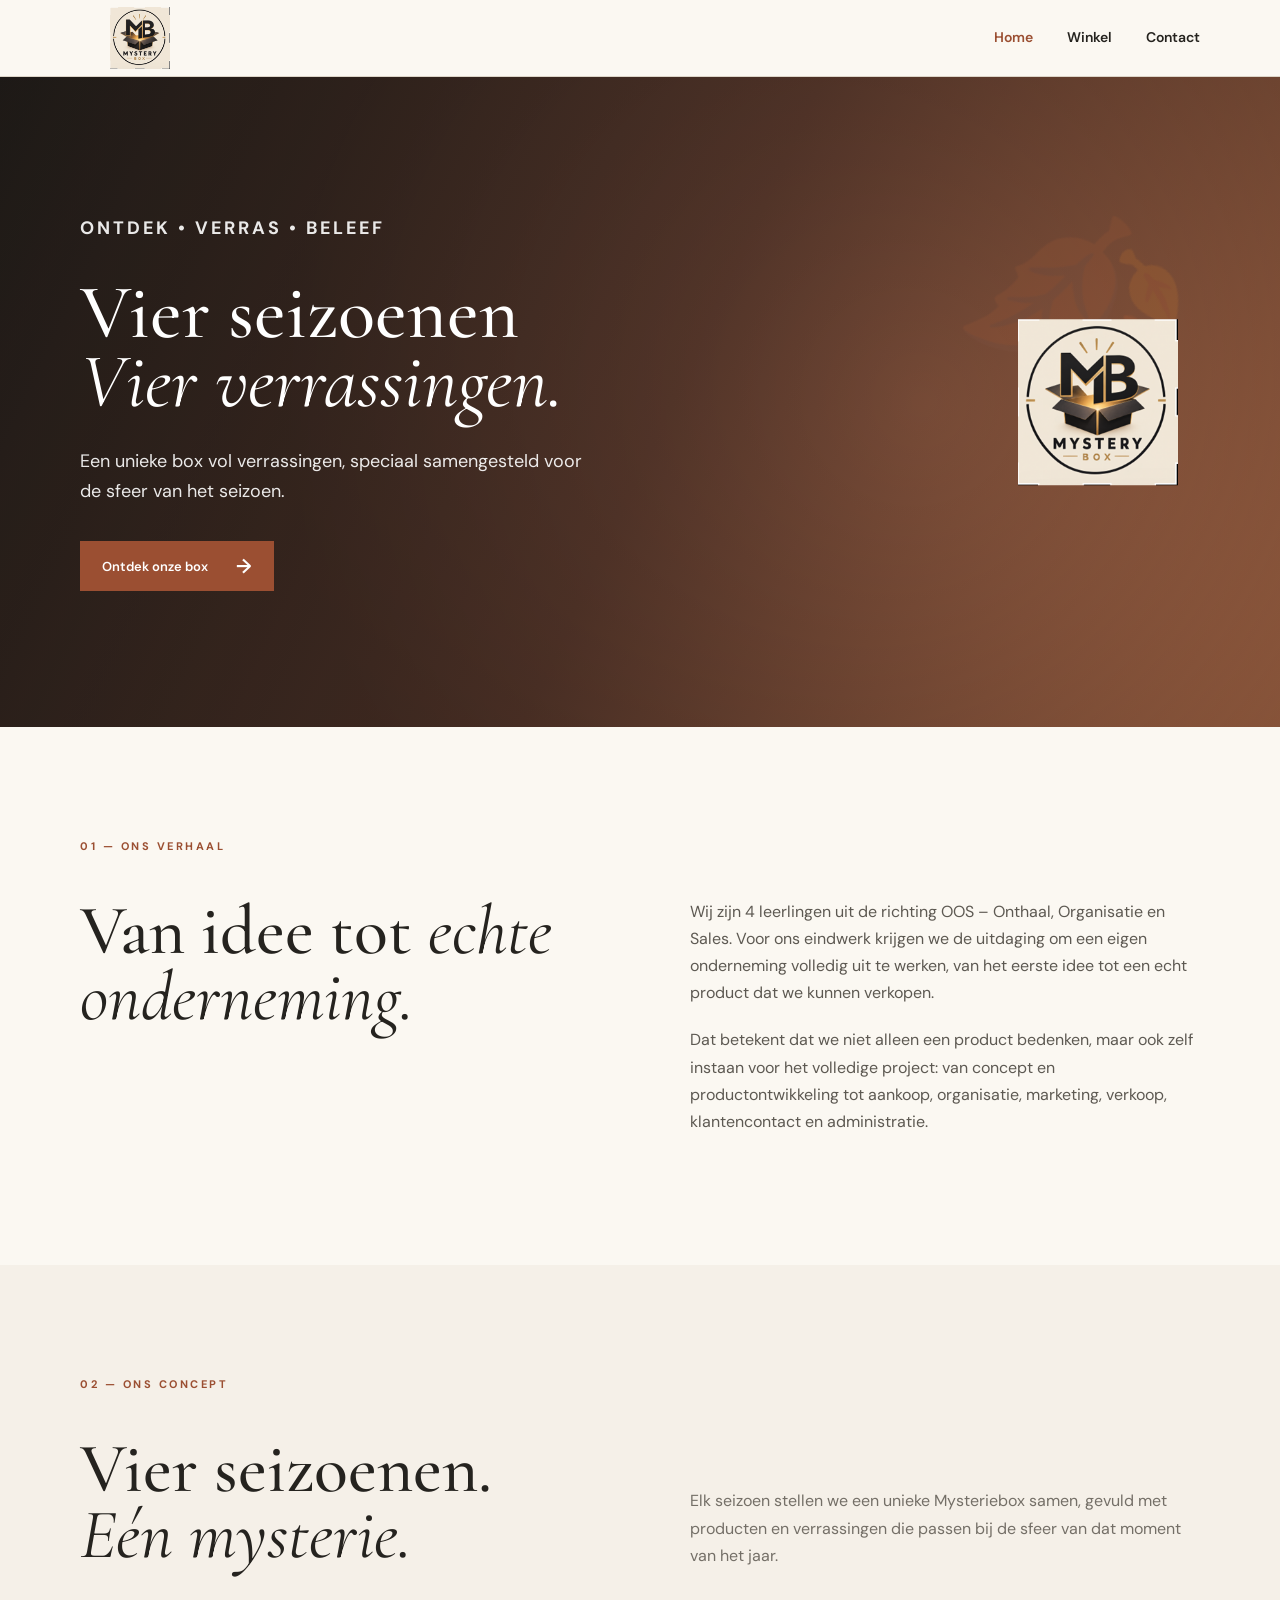
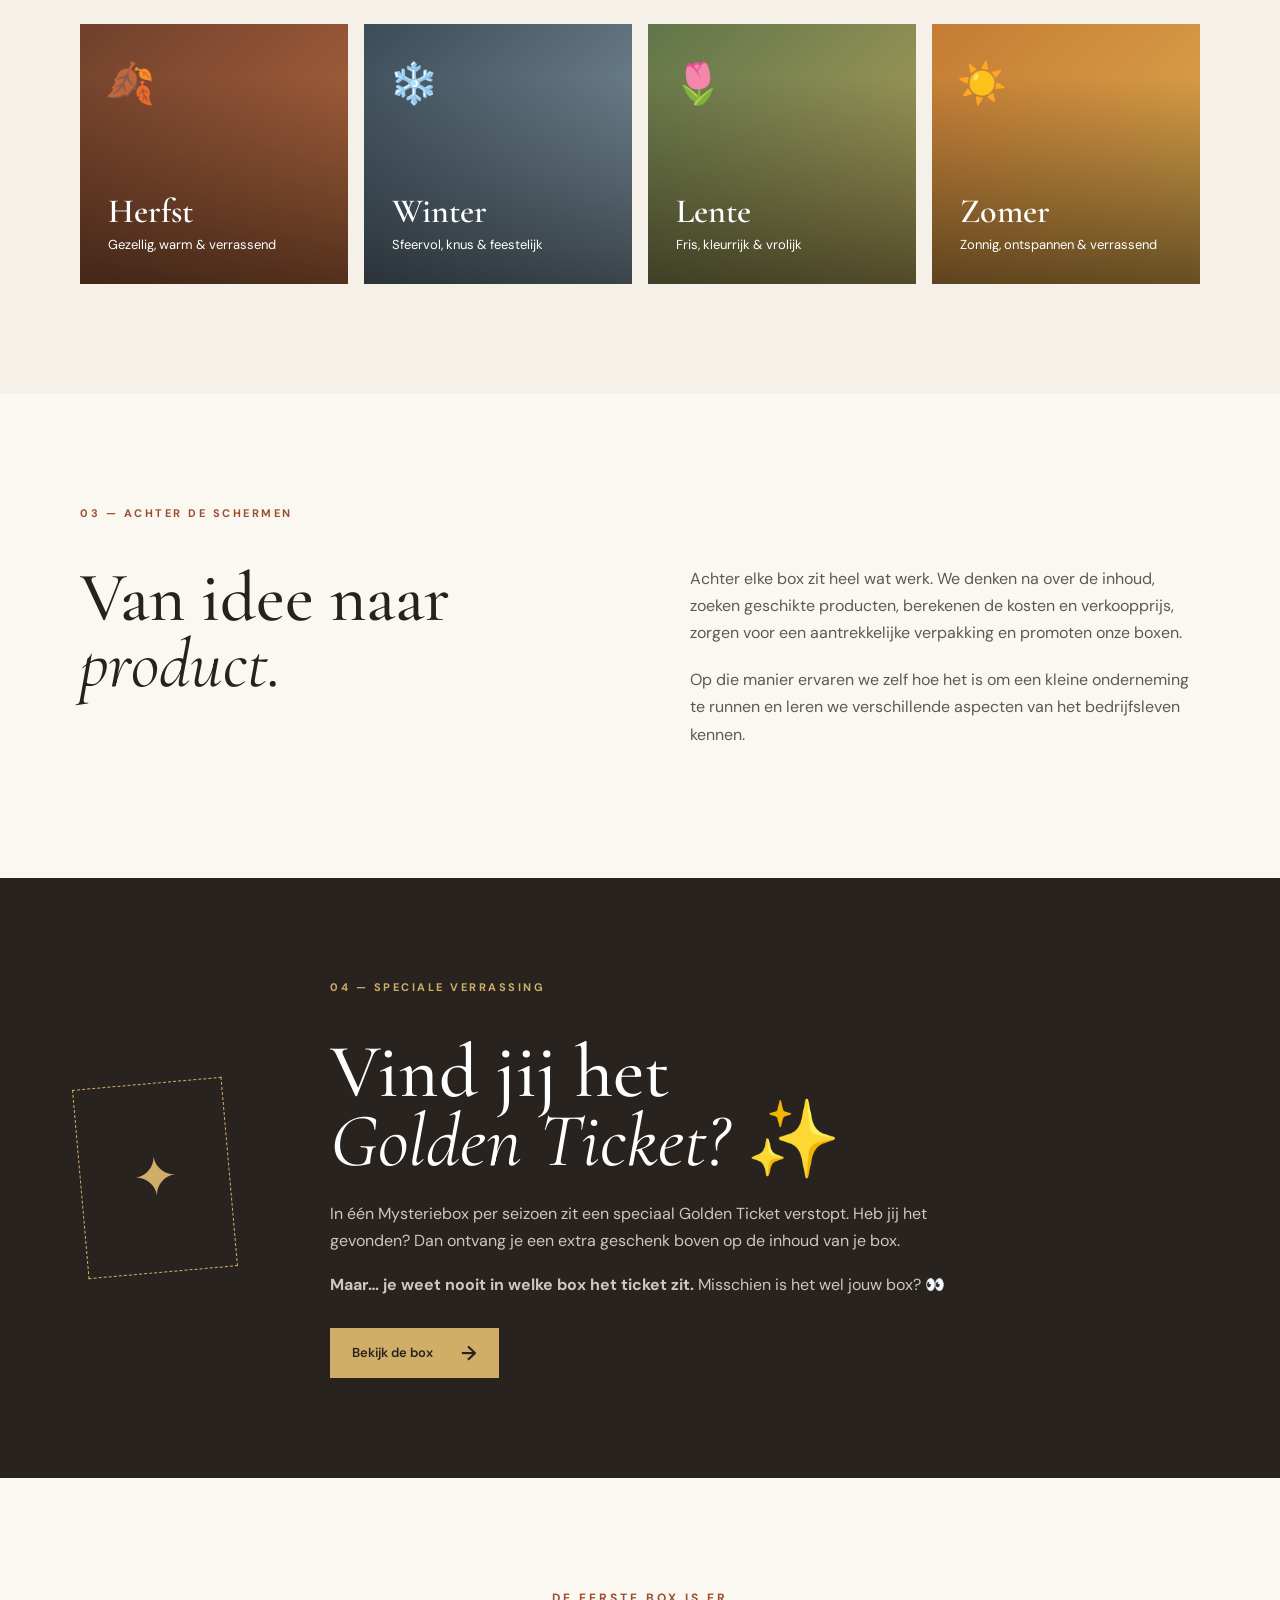
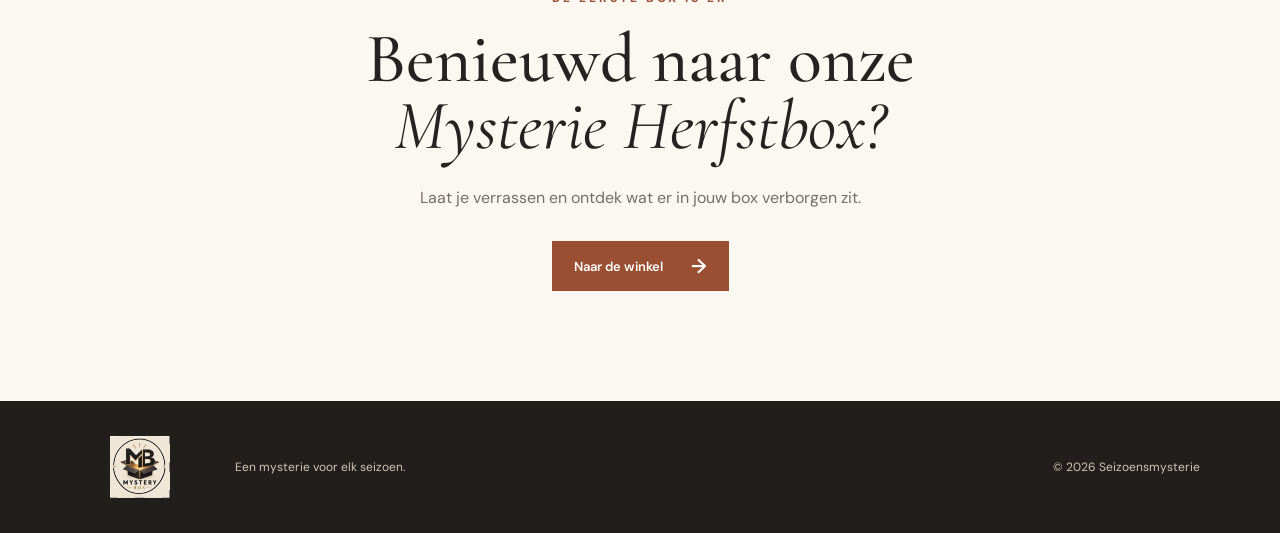
==== index.html @ 21e7b548 "Update index.html" ====
<!DOCTYPE html>
<html lang="nl">
<head>
  <meta charset="UTF-8">
  <meta name="viewport" content="width=device-width, initial-scale=1.0">
  <title>Seizoensmysterie | Van idee tot onderneming</title>
  <meta name="description" content="Seizoensmysterie – unieke mysterieboxen voor elk seizoen, samengesteld door vier leerlingen uit OOS.">
  <link rel="stylesheet" href="style.css">
</head>
<body>
<header class="site-header">
  <nav class="nav container">
<a class="logo" href="index.html">
  <img src="images/logo.png" alt="Seizoensmysterie">
</a>    <button class="menu-toggle" aria-label="Menu openen">☰</button>
    <div class="nav-links">
      <a class="active" href="index.html">Home</a>
      <a href="winkel.html">Winkel</a>
      <a href="contact.html">Contact</a>
    </div>
  </nav>
</header>

<main>
  <section class="hero">
    <div class="hero-overlay"></div>
    <div class="hero-logo">
  <img src="images/logo.png" alt="Seizoensmysterie">
</div>
    <div class="hero-content container">
      <p class="eyebrow">ONTDEK • VERRAS • BELEEF</p>
      <h1>Vier seizoenen<br><em>Vier verrassingen. </em></h1>
      <p>Een unieke box vol verrassingen, speciaal samengesteld voor de sfeer van het seizoen.</p>
      <a class="btn" href="winkel.html">Ontdek onze box <span>→</span></a>
    </div>
  </section>

  <section class="intro section container">
    <div class="section-label">01 — Ons verhaal</div>
    <div class="two-col">
      <div>
        <h2>Van idee tot <em>echte onderneming.</em></h2>
      </div>
      <div class="text">
        <p>Wij zijn 4 leerlingen uit de richting OOS – Onthaal, Organisatie en Sales. Voor ons eindwerk krijgen we de uitdaging om een eigen onderneming volledig uit te werken, van het eerste idee tot een echt product dat we kunnen verkopen.</p>
        <p>Dat betekent dat we niet alleen een product bedenken, maar ook zelf instaan voor het volledige project: van concept en productontwikkeling tot aankoop, organisatie, marketing, verkoop, klantencontact en administratie.</p>
      </div>
    </div>
  </section>

  <section class="concept section">
    <div class="container">
      <div class="section-label">02 — Ons concept</div>
      <div class="concept-head">
        <h2>Vier seizoenen.<br><em>Eén mysterie.</em></h2>
        <p>Elk seizoen stellen we een unieke Mysteriebox samen, gevuld met producten en verrassingen die passen bij de sfeer van dat moment van het jaar.</p>
      </div>
      <div class="season-grid">
        <article class="season autumn"><span>🍂</span><h3>Herfst</h3><p>Gezellig, warm & verrassend</p></article>
        <article class="season winter"><span>❄️</span><h3>Winter</h3><p>Sfeervol, knus & feestelijk</p></article>
        <article class="season spring"><span>🌷</span><h3>Lente</h3><p>Fris, kleurrijk & vrolijk</p></article>
        <article class="season summer"><span>☀️</span><h3>Zomer</h3><p>Zonnig, ontspannen & verrassend</p></article>
      </div>
    </div>
  </section>

  <section class="story section container">
    <div class="section-label">03 — Achter de schermen</div>
    <div class="two-col">
      <div><h2>Van idee naar <em>product.</em></h2></div>
      <div class="text">
        <p>Achter elke box zit heel wat werk. We denken na over de inhoud, zoeken geschikte producten, berekenen de kosten en verkoopprijs, zorgen voor een aantrekkelijke verpakking en promoten onze boxen.</p>
        <p>Op die manier ervaren we zelf hoe het is om een kleine onderneming te runnen en leren we verschillende aspecten van het bedrijfsleven kennen.</p>
      </div>
    </div>
  </section>

  <section class="golden section">
    <div class="golden-card container">
      <div class="ticket">✦</div>
      <div>
        <div class="section-label light">04 — Speciale verrassing</div>
        <h2>Vind jij het<br><em>Golden Ticket?</em> ✨</h2>
        <p>In één Mysteriebox per seizoen zit een speciaal Golden Ticket verstopt. Heb jij het gevonden? Dan ontvang je een extra geschenk boven op de inhoud van je box.</p>
        <p><strong>Maar… je weet nooit in welke box het ticket zit.</strong> Misschien is het wel jouw box? 👀</p>
        <a class="btn btn-light" href="winkel.html">Bekijk de box <span>→</span></a>
      </div>
    </div>
  </section>

  <section class="cta section container">
    <p class="eyebrow">DE EERSTE BOX IS ER</p>
    <h2>Benieuwd naar onze<br><em>Mysterie Herfstbox?</em></h2>
    <p>Laat je verrassen en ontdek wat er in jouw box verborgen zit.</p>
    <a class="btn" href="winkel.html">Naar de winkel <span>→</span></a>
  </section>
</main>

<footer><div class="container footer-inner"><div class="logo">
  <img src="images/logo.png" alt="Seizoensmysterie">
</div><p>Een mysterie voor elk seizoen.</p><p>© 2026 Seizoensmysterie</p></div></footer>
<script src="script.js"></script>
</body>
</html>
---- style.css ----
@import url('https://fonts.googleapis.com/css2?family=Cormorant+Garamond:wght@400;500;600;700&family=DM+Sans:wght@400;500;600;700&display=swap');

:root {
  --ink: #25231f;
  --cream: #f5f0e8;
  --paper: #fbf8f2;
  --rust: #9b4f32;
  --gold: #c69a42;
  --muted: #746f67;
  --line: #ddd5c8;
}

* {
  box-sizing: border-box;
}

html {
  scroll-behavior: smooth;
}

body {
  margin: 0;
  background: var(--paper);
  color: var(--ink);
  font-family: 'DM Sans', Arial, sans-serif;
  line-height: 1.7;
}

.container {
  width: min(1120px, calc(100% - 48px));
  margin: auto;
}

/* =========================
   HEADER
========================= */

.site-header {
  position: sticky;
  top: 0;
  z-index: 10;
  background: rgba(251, 248, 242, 0.94);
  backdrop-filter: blur(12px);
  border-bottom: 1px solid var(--line);
}

.nav {
  height: 76px;
  display: flex;
  align-items: center;
  justify-content: space-between;
}

.logo {
  display: flex;
  align-items: center;
  text-decoration: none;
}

.logo img {
  display: block;
  width: 120px;
  height: auto;
  max-height: 62px;
  object-fit: contain;
}

.logo span {
  font-family: Arial;
}

.nav-links {
  display: flex;
  gap: 34px;
}

.nav-links a {
  color: var(--ink);
  text-decoration: none;
  font-size: 14px;
  font-weight: 600;
  transition: color 0.2s ease;
}

.nav-links a:hover,
.nav-links .active {
  color: var(--rust);
}

.menu-toggle {
  display: none;
  background: none;
  border: 0;
  font-size: 24px;
  cursor: pointer;
}

/* =========================
   HERO
========================= */

.hero {
  min-height: 650px;
  display: flex;
  align-items: center;
  position: relative;
  background: linear-gradient(
    115deg,
    #28231f,
    #5b3a2d 52%,
    #aa6948
  );
  overflow: hidden;
}

.hero:after {
  content: '🍂';
  position: absolute;
  right: 7%;
  top: 12%;
  font-size: 180px;
  opacity: 0.13;
  transform: rotate(20deg);
}

.hero-overlay {
  position: absolute;
  inset: 0;
  background: radial-gradient(
    circle at 72% 50%,
    transparent 0,
    rgba(0, 0, 0, 0.28) 65%
  );
}

.hero-content {
  position: relative;
  z-index: 1;
  color: #fff;
  padding: 90px 0;
}

.eyebrow {
  font-size: 12px;
  letter-spacing: 3px;
  font-weight: 700;
  margin: 0 0 18px;
}

.hero h1,
.page-hero h1 {
  font-family: 'Cormorant Garamond', serif;
  font-size: clamp(52px, 6vw, 78px);
  line-height: 0.9;
  font-weight: 500;
  margin: 0 0 30px;
  max-width: 900px;
}

.hero h1 em,
.page-hero h1 em,
h2 em {
  font-style: italic;
  font-weight: 400;
}

.hero p {
  max-width: 520px;
  font-size: 18px;
  opacity: 0.9;
  margin-bottom: 34px;
}

/* =========================
   BUTTONS
========================= */

.btn {
  display: inline-flex;
  align-items: center;
  gap: 28px;
  background: var(--rust);
  color: #fff;
  text-decoration: none;
  border: 0;
  padding: 15px 22px;
  font: 600 13px 'DM Sans', sans-serif;
  cursor: pointer;
  transition: transform 0.2s ease, background 0.2s ease;
}

.btn span {
  font-size: 20px;
  line-height: 1;
}

.btn:hover {
  transform: translateY(-2px);
}

.btn-light {
  background: #d1ae68;
  color: #28231f;
  margin-top: 14px;
}

/* =========================
   SECTIONS
========================= */

.section {
  padding: 110px 0;
}

.section-label {
  font-size: 11px;
  letter-spacing: 2.5px;
  text-transform: uppercase;
  color: var(--rust);
  font-weight: 700;
  margin-bottom: 42px;
}

.two-col {
  display: grid;
  grid-template-columns: 1fr 1fr;
  gap: 100px;
}

.two-col h2,
.concept h2,
.story h2,
.cta h2,
.contact h2 {
  font: 500 clamp(45px, 6vw, 70px) / 0.95
    'Cormorant Garamond', serif;
  margin: 0;
}

.text p {
  margin: 0 0 20px;
  color: #5d5952;
}

/* =========================
   SEASONS
========================= */

.concept {
  background: var(--cream);
}

.concept-head {
  display: grid;
  grid-template-columns: 1fr 1fr;
  gap: 100px;
  align-items: end;
  margin-bottom: 55px;
}

.concept-head p {
  color: var(--muted);
  margin: 0;
}

.season-grid {
  display: grid;
  grid-template-columns: repeat(4, 1fr);
  gap: 16px;
}

.season {
  min-height: 260px;
  padding: 28px;
  display: flex;
  flex-direction: column;
  justify-content: flex-end;
  color: #fff;
  position: relative;
  overflow: hidden;
}

.season:before {
  content: '';
  position: absolute;
  inset: 0;
  background: linear-gradient(
    transparent 20%,
    rgba(0, 0, 0, 0.55)
  );
}

.season > * {
  position: relative;
}

.season span {
  font-size: 40px;
  position: absolute;
  top: 25px;
  left: 25px;
}

.season h3 {
  font: 600 34px 'Cormorant Garamond', serif;
  margin: 0;
}

.season p {
  margin: 2px 0 0;
  font-size: 13px;
}

.autumn {
  background: linear-gradient(135deg, #70402c, #b66a3f);
}

.winter {
  background: linear-gradient(135deg, #3b4b57, #8297a4);
}

.spring {
  background: linear-gradient(135deg, #61754a, #b3a45c);
}

.summer {
  background: linear-gradient(135deg, #c57b34, #e0ae50);
}

/* =========================
   GOLDEN TICKET
========================= */

.golden {
  background: #28231f;
  color: #fff;
  padding: 100px 0;
}

.golden-card {
  display: grid;
  grid-template-columns: 180px 1fr;
  gap: 70px;
  align-items: center;
}

.golden .ticket {
  width: 150px;
  height: 190px;
  border: 1px dashed #d1ae68;
  display: flex;
  align-items: center;
  justify-content: center;
  color: #d1ae68;
  font-size: 55px;
  transform: rotate(-5deg);
}

.golden h2 {
  font: 500 clamp(50px, 6vw, 76px) / 0.9
    'Cormorant Garamond', serif;
  margin: 0 0 25px;
}

.golden p {
  max-width: 650px;
  color: #cfc7ba;
}

.light {
  color: #d1ae68;
}

/* =========================
   CTA
========================= */

.cta {
  text-align: center;
}

.cta .eyebrow {
  color: var(--rust);
}

.cta p:not(.eyebrow) {
  color: var(--muted);
  margin: 25px auto 30px;
  max-width: 560px;
}

/* =========================
   PAGE HERO
========================= */

.page-hero {
  padding: 100px 0 90px;
  background: var(--cream);
}

.page-hero h1 {
  font-size: clamp(55px, 8vw, 90px);
}

/* =========================
   PRODUCT
========================= */

.product {
  display: grid;
  grid-template-columns: 1fr 1fr;
  gap: 100px;
  align-items: center;
}

.product-image {
  min-height: 540px;
  background: linear-gradient(145deg, #e5d5bf, #b87650);
  display: flex;
  align-items: center;
  justify-content: center;
}

.box-art {
  width: 260px;
  height: 320px;
  background: #3d2c23;
  color: #d5a95c;
  box-shadow: 20px 25px 40px rgba(0, 0, 0, 0.2);
  display: flex;
  flex-direction: column;
  align-items: center;
  justify-content: center;
  font-family: 'Cormorant Garamond', serif;
  font-size: 45px;
  line-height: 0.8;
  text-align: center;
}

.box-art strong {
  font-weight: 600;
}

.box-art small {
  font: 600 11px 'DM Sans', sans-serif;
  letter-spacing: 3px;
  margin-top: 25px;
}

.product-info h2 {
  font: 500 70px / 0.8
    'Cormorant Garamond', serif;
  margin: 0 0 28px;
}

.product-info p {
  color: var(--muted);
}

.product-info .lead {
  font-size: 18px;
  color: var(--ink);
}

.price {
  font: 600 38px 'Cormorant Garamond', serif;
  margin: 25px 0 0;
}

.small {
  font-size: 11px !important;
  color: #918a80 !important;
}

/* =========================
   FEATURES
========================= */

.inside {
  background: var(--cream);
}

.feature-grid {
  display: grid;
  grid-template-columns: repeat(3, 1fr);
  gap: 60px;
}

.feature-grid span {
  color: var(--rust);
  font-size: 12px;
  font-weight: 700;
}

.feature-grid h3 {
  font: 600 32px 'Cormorant Garamond', serif;
  margin: 12px 0 5px;
}

.feature-grid p {
  color: var(--muted);
}

/* =========================
   CONTACT
========================= */

.contact {
  display: grid;
  grid-template-columns: 1fr 1fr;
  gap: 120px;
}

.contact > div > p {
  color: var(--muted);
  max-width: 500px;
  margin: 30px 0;
}

.contact-detail {
  border-top: 1px solid var(--line);
  padding: 16px 0;
  display: flex;
  justify-content: space-between;
  max-width: 500px;
  font-size: 14px;
}

.contact-detail span {
  color: var(--muted);
}

.contact-form {
  display: flex;
  flex-direction: column;
  gap: 18px;
}

.contact-form label {
  font-size: 12px;
  font-weight: 600;
}

.contact-form input,
.contact-form textarea {
  display: block;
  width: 100%;
  margin-top: 7px;
  border: 1px solid var(--line);
  background: #fff;
  padding: 14px;
  font: 14px 'DM Sans', sans-serif;
  color: var(--ink);
  outline: none;
}

.contact-form input:focus,
.contact-form textarea:focus {
  border-color: var(--rust);
}

.contact-form textarea {
  resize: vertical;
}

.contact-hero {
  background: #2d2925;
  color: #fff;
}

.contact-hero .eyebrow {
  color: #d1ae68;
}

/* =========================
   FOOTER
========================= */

footer {
  background: #211e1b;
  color: #cfc7ba;
  padding: 35px 0;
}

.footer-inner {
  display: flex;
  align-items: center;
  gap: 35px;
}

.footer-inner .logo {
  color: #fff;
}

.footer-inner p {
  font-size: 12px;
  margin: 0;
}

.footer-inner p:last-child {
  margin-left: auto;
}

/* =========================
   TABLET / MOBILE
========================= */

@media (max-width: 800px) {

  .container {
    width: min(100% - 32px, 1120px);
  }

  .nav {
    height: 70px;
  }

  .logo img {
    width: 70px;
    max-height: 45px;
  }

  .nav-links {
    display: none;
    position: absolute;
    top: 70px;
    left: 0;
    right: 0;
    background: var(--paper);
    padding: 20px 30px;
    flex-direction: column;
    gap: 16px;
    border-bottom: 1px solid var(--line);
  }

  .nav-links.open {
    display: flex;
  }

  .menu-toggle {
    display: block;
  }

  .hero {
    min-height: 570px;
  }

  .hero-content {
    padding: 70px 0;
  }

  .hero h1 {
    font-size: clamp(48px, 12vw, 68px);
    max-width: 100%;
  }

  .hero p {
    font-size: 16px;
  }

  .two-col,
  .concept-head,
  .product,
  .contact {
    grid-template-columns: 1fr;
    gap: 40px;
  }

  .section {
    padding: 75px 0;
  }

  .season-grid {
    grid-template-columns: 1fr 1fr;
  }

  .golden-card {
    grid-template-columns: 1fr;
    gap: 35px;
  }

  .golden .ticket {
    width: 110px;
    height: 140px;
  }

  .feature-grid {
    grid-template-columns: 1fr;
    gap: 30px;
  }

  .product-image {
    min-height: 420px;
  }

  .footer-inner {
    flex-direction: column;
    align-items: flex-start;
    gap: 10px;
  }

  .footer-inner p:last-child {
    margin-left: 0;
  }

  .page-hero {
    padding: 75px 0;
  }

  .product-info h2 {
    font-size: 58px;
  }
}

/* =========================
   SMALL MOBILE
========================= */

@media (max-width: 500px) {

  .container {
    width: calc(100% - 28px);
  }

  .logo img {
    width: 90px;
  }

  .hero {
    min-height: 540px;
  }

  .hero h1 {
    font-size: 54px;
    line-height: 0.9;
  }

  .hero p {
    font-size: 15px;
  }

  .season-grid {
    grid-template-columns: 1fr;
  }

  .golden h2 {
    font-size: 55px;
  }

  .product-info h2 {
    font-size: 52px;
  }
}
.hero-logo {
  position: absolute;
  right: 8%;
  top: 50%;
  transform: translateY(-50%);
  z-index: 2;
}

.hero-logo img {
  width: 160px;
  height: auto;
  display: block;
}

@media (max-width: 800px) {
  .hero-logo {
    right: 6%;
    top: 25%;
  }

  .hero-logo img {
    width: 90px;
  }
}

@media (max-width: 500px) {
  .hero-logo {
    right: 5%;
    top: 22%;
  }

  .hero-logo img {
    width: 65px;
  }
}
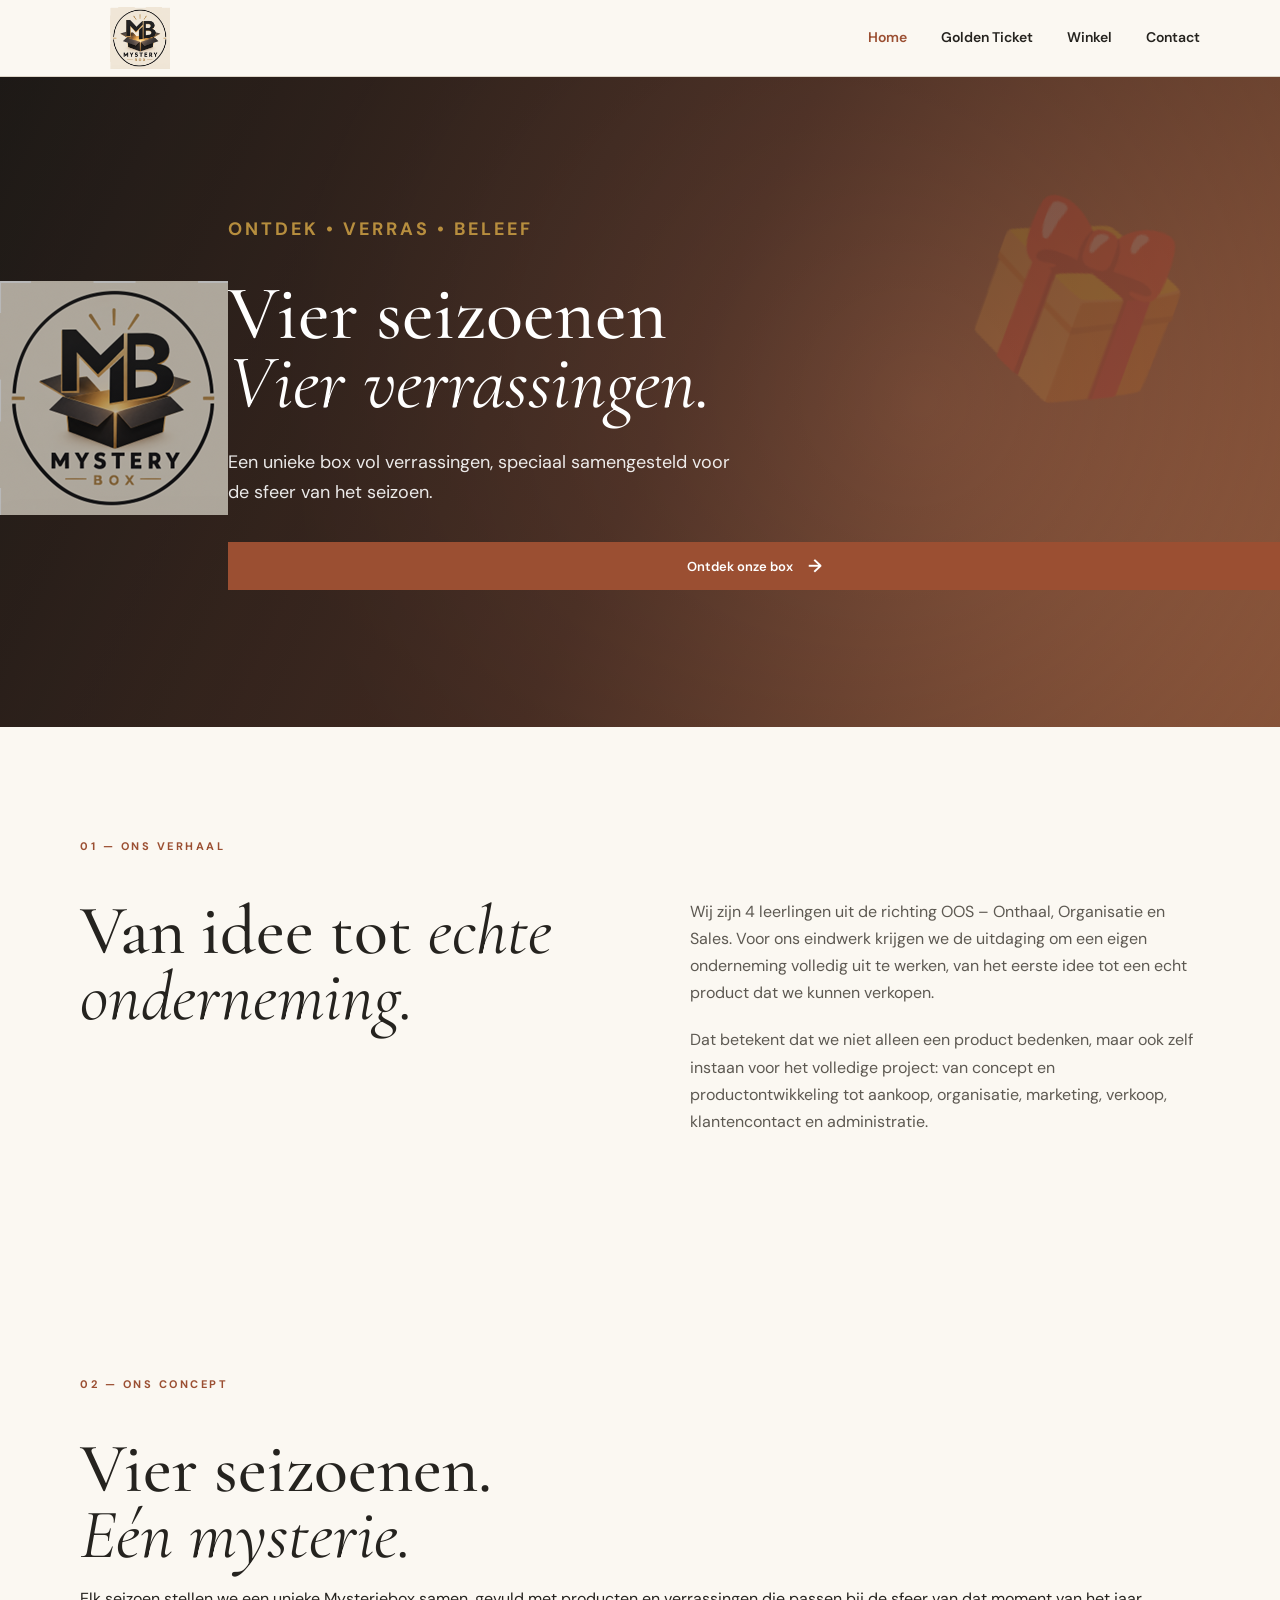
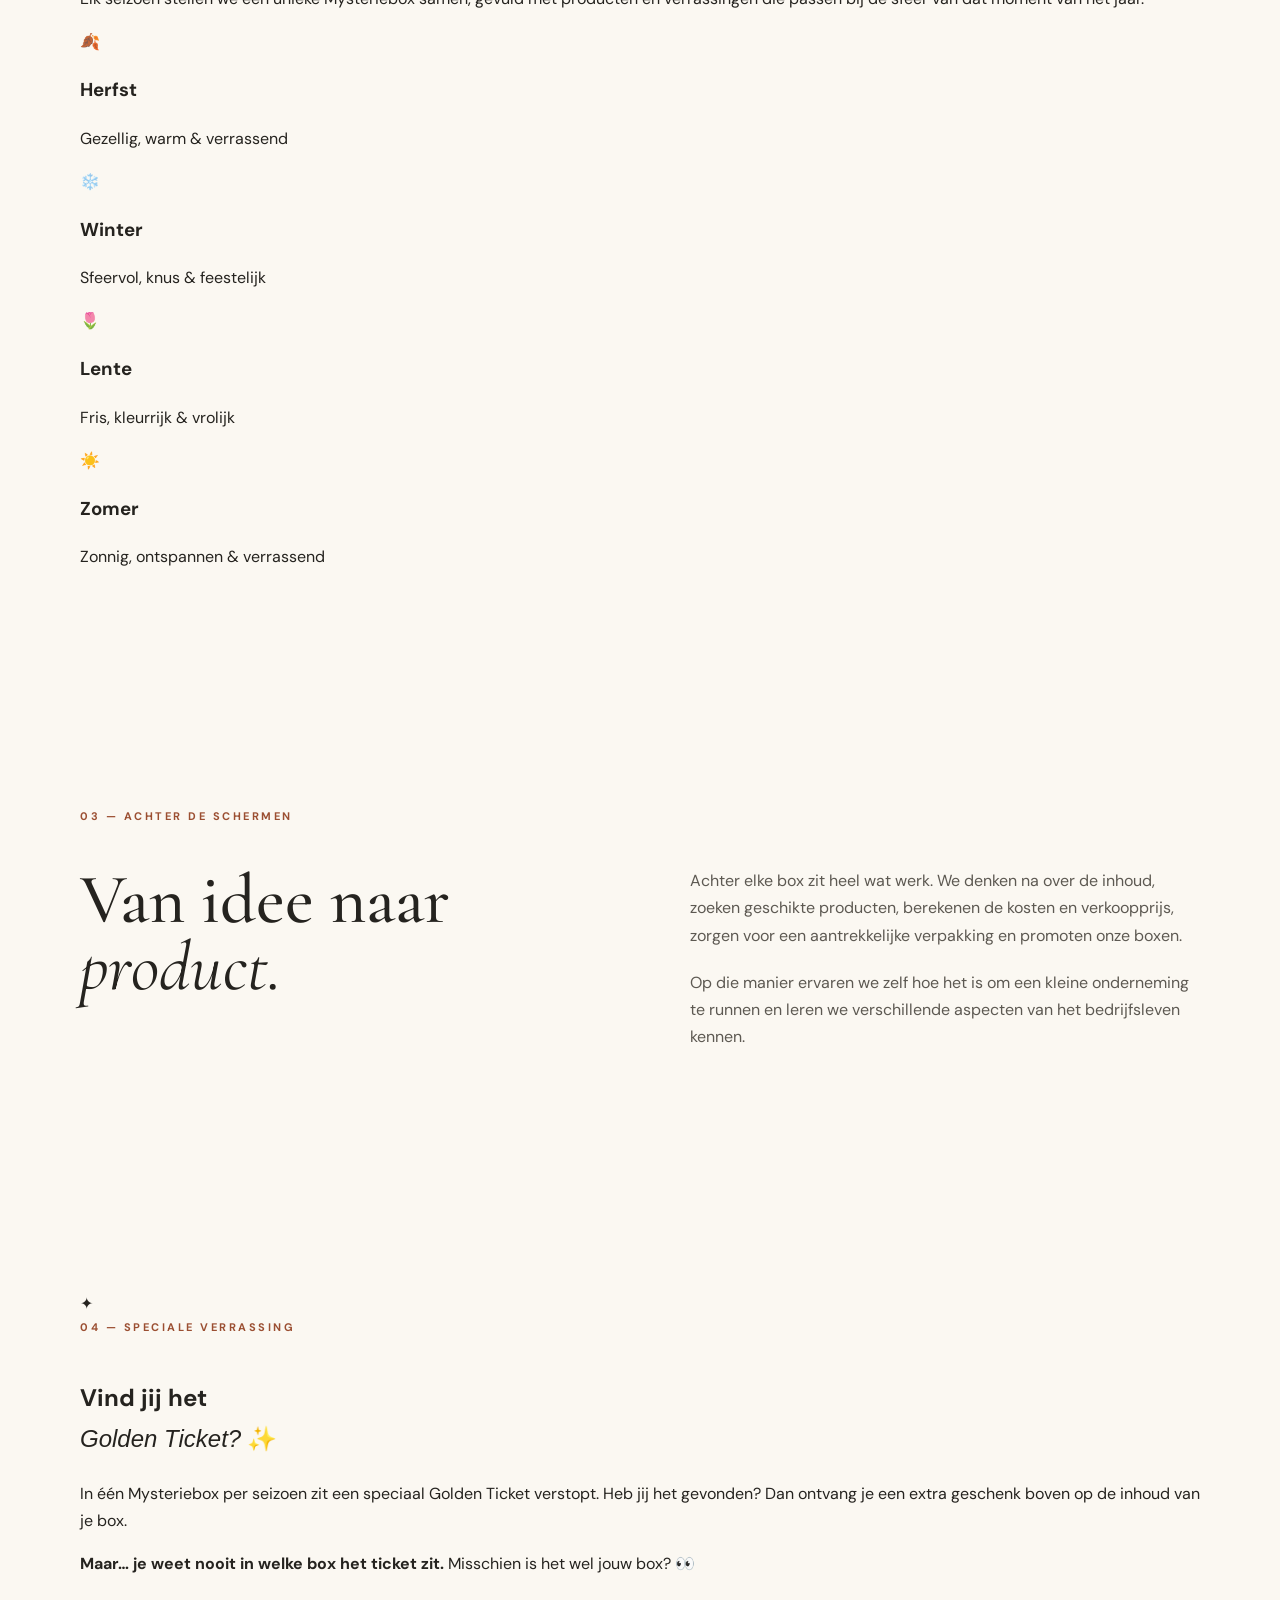
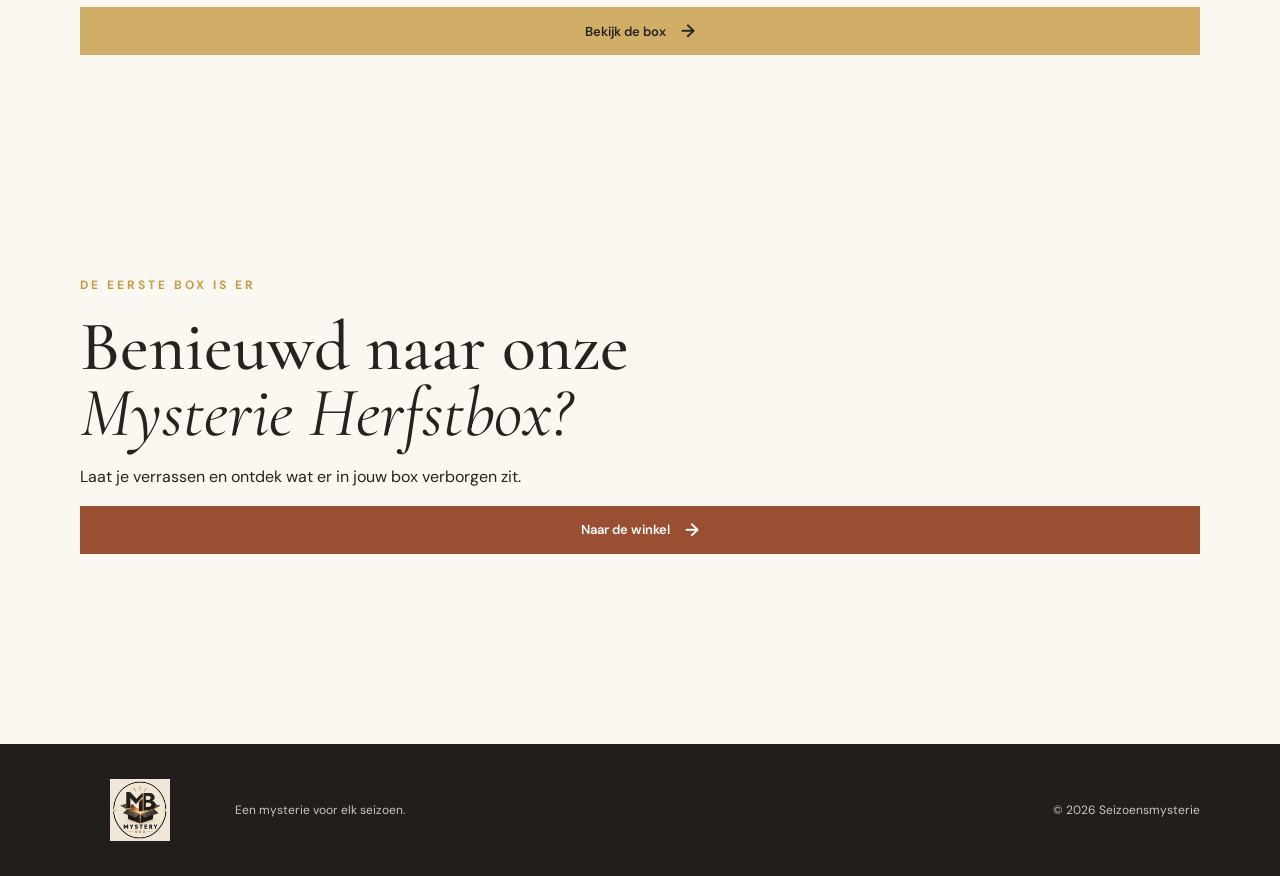
==== commit 29aa5d7a: "Add link to Golden Ticket page in navigation" ====
--- a/index.html
+++ b/index.html
@@ -15,6 +15,7 @@
 </a>    <button class="menu-toggle" aria-label="Menu openen">☰</button>
     <div class="nav-links">
       <a class="active" href="index.html">Home</a>
+      <a href="golden-ticket.html">Golden Ticket</a>
       <a href="winkel.html">Winkel</a>
       <a href="contact.html">Contact</a>
     </div>
--- a/style.css
+++ b/style.css
@@ -55,6 +55,9 @@
   display: flex;
   align-items: center;
   text-decoration: none;
+  font-weight: 700;
+  color: var(--ink);
+  gap: 8px;
 }
 
 .logo img {
@@ -63,10 +66,6 @@
   height: auto;
   max-height: 62px;
   object-fit: contain;
-}
-
-.logo span {
-  font-family: Arial;
 }
 
 .nav-links {
@@ -114,7 +113,7 @@
 }
 
 .hero:after {
-  content: '🍂';
+  content: '🎁';
   position: absolute;
   right: 7%;
   top: 12%;
@@ -145,6 +144,7 @@
   letter-spacing: 3px;
   font-weight: 700;
   margin: 0 0 18px;
+  color: var(--gold);
 }
 
 .hero h1,
@@ -178,7 +178,8 @@
 .btn {
   display: inline-flex;
   align-items: center;
-  gap: 28px;
+  justify-content: center;
+  gap: 15px;
   background: var(--rust);
   color: #fff;
   text-decoration: none;
@@ -187,15 +188,17 @@
   font: 600 13px 'DM Sans', sans-serif;
   cursor: pointer;
   transition: transform 0.2s ease, background 0.2s ease;
+  width: 100%;
 }
 
 .btn span {
-  font-size: 20px;
+  font-size: 18px;
   line-height: 1;
 }
 
 .btn:hover {
   transform: translateY(-2px);
+  background: #843f27;
 }
 
 .btn-light {
@@ -243,262 +246,133 @@
 }
 
 /* =========================
-   SEASONS
-========================= */
-
-.concept {
+   WINKEL / SHOP GRID
+========================= */
+
+.shop-grid {
+  display: grid;
+  grid-template-columns: repeat(auto-fit, minmax(240px, 1fr));
+  gap: 2rem;
+  margin-top: 2rem;
+}
+
+.product-card {
+  background: #fff;
+  padding: 2rem 1.5rem;
+  border-radius: 4px;
+  text-align: left;
+  border: 1px solid var(--line);
+  display: flex;
+  flex-direction: column;
+  justify-content: space-between;
+  box-shadow: 0 4px 6px rgba(0,0,0,0.02);
+}
+
+.product-card h3 {
+  font-family: 'Cormorant Garamond', serif;
+  font-size: 28px;
+  margin: 0 0 10px;
+  color: var(--ink);
+}
+
+.product-card p {
+  font-size: 14px;
+  color: var(--muted);
+  margin-bottom: 1.5rem;
+}
+
+.product-card .price {
+  font-family: 'Cormorant Garamond', serif;
+  font-weight: 600;
+  font-size: 26px;
+  color: var(--rust);
+  margin-bottom: 1rem;
+  display: block;
+}
+
+/* =========================
+   WINKELMANDJE SECTIE
+========================= */
+
+.cart-section {
+  background: #fff;
+  border: 1px solid var(--line);
+  padding: 2.5rem;
+  border-radius: 4px;
+  margin-top: 4rem;
+  box-shadow: 0 10px 30px rgba(0,0,0,0.03);
+}
+
+.cart-section h2 {
+  font-family: 'Cormorant Garamond', serif;
+  font-size: 36px;
+  margin-bottom: 1.5rem;
+}
+
+.cart-items {
+  list-style: none;
+  padding: 0;
+  margin: 0 0 1.5rem 0;
+}
+
+.cart-items li {
+  display: flex;
+  justify-content: space-between;
+  align-items: center;
+  padding: 1rem 0;
+  border-bottom: 1px solid var(--line);
+  font-size: 15px;
+}
+
+.cart-total {
+  font-family: 'Cormorant Garamond', serif;
+  font-weight: 600;
+  font-size: 28px;
+  text-align: right;
+  margin-bottom: 1.5rem;
+  color: var(--ink);
+}
+
+.remove-btn {
+  background: none;
+  color: #ff4d4d;
+  border: 1px solid #ff4d4d;
+  width: 24px;
+  height: 24px;
+  border-radius: 50%;
+  cursor: pointer;
+  font-size: 11px;
+  font-weight: bold;
+  display: inline-flex;
+  align-items: center;
+  justify-content: center;
+  margin-left: 15px;
+  transition: all 0.2s ease;
+}
+
+.remove-btn:hover {
+  background: #ff4d4d;
+  color: #fff;
+}
+
+#empty-cart-text {
+  color: var(--muted);
+  font-style: italic;
+  margin: 0;
+}
+
+/* =========================
+   PAGE HERO
+========================= */
+
+.page-hero {
+  padding: 80px 0 60px;
   background: var(--cream);
-}
-
-.concept-head {
-  display: grid;
-  grid-template-columns: 1fr 1fr;
-  gap: 100px;
-  align-items: end;
-  margin-bottom: 55px;
-}
-
-.concept-head p {
-  color: var(--muted);
-  margin: 0;
-}
-
-.season-grid {
-  display: grid;
-  grid-template-columns: repeat(4, 1fr);
-  gap: 16px;
-}
-
-.season {
-  min-height: 260px;
-  padding: 28px;
-  display: flex;
-  flex-direction: column;
-  justify-content: flex-end;
-  color: #fff;
-  position: relative;
-  overflow: hidden;
-}
-
-.season:before {
-  content: '';
-  position: absolute;
-  inset: 0;
-  background: linear-gradient(
-    transparent 20%,
-    rgba(0, 0, 0, 0.55)
-  );
-}
-
-.season > * {
-  position: relative;
-}
-
-.season span {
-  font-size: 40px;
-  position: absolute;
-  top: 25px;
-  left: 25px;
-}
-
-.season h3 {
-  font: 600 34px 'Cormorant Garamond', serif;
-  margin: 0;
-}
-
-.season p {
-  margin: 2px 0 0;
-  font-size: 13px;
-}
-
-.autumn {
-  background: linear-gradient(135deg, #70402c, #b66a3f);
-}
-
-.winter {
-  background: linear-gradient(135deg, #3b4b57, #8297a4);
-}
-
-.spring {
-  background: linear-gradient(135deg, #61754a, #b3a45c);
-}
-
-.summer {
-  background: linear-gradient(135deg, #c57b34, #e0ae50);
-}
-
-/* =========================
-   GOLDEN TICKET
-========================= */
-
-.golden {
-  background: #28231f;
-  color: #fff;
-  padding: 100px 0;
-}
-
-.golden-card {
-  display: grid;
-  grid-template-columns: 180px 1fr;
-  gap: 70px;
-  align-items: center;
-}
-
-.golden .ticket {
-  width: 150px;
-  height: 190px;
-  border: 1px dashed #d1ae68;
-  display: flex;
-  align-items: center;
-  justify-content: center;
-  color: #d1ae68;
-  font-size: 55px;
-  transform: rotate(-5deg);
-}
-
-.golden h2 {
-  font: 500 clamp(50px, 6vw, 76px) / 0.9
-    'Cormorant Garamond', serif;
-  margin: 0 0 25px;
-}
-
-.golden p {
-  max-width: 650px;
-  color: #cfc7ba;
-}
-
-.light {
-  color: #d1ae68;
-}
-
-/* =========================
-   CTA
-========================= */
-
-.cta {
-  text-align: center;
-}
-
-.cta .eyebrow {
-  color: var(--rust);
-}
-
-.cta p:not(.eyebrow) {
-  color: var(--muted);
-  margin: 25px auto 30px;
-  max-width: 560px;
-}
-
-/* =========================
-   PAGE HERO
-========================= */
-
-.page-hero {
-  padding: 100px 0 90px;
-  background: var(--cream);
+  border-bottom: 1px solid var(--line);
 }
 
 .page-hero h1 {
-  font-size: clamp(55px, 8vw, 90px);
-}
-
-/* =========================
-   PRODUCT
-========================= */
-
-.product {
-  display: grid;
-  grid-template-columns: 1fr 1fr;
-  gap: 100px;
-  align-items: center;
-}
-
-.product-image {
-  min-height: 540px;
-  background: linear-gradient(145deg, #e5d5bf, #b87650);
-  display: flex;
-  align-items: center;
-  justify-content: center;
-}
-
-.box-art {
-  width: 260px;
-  height: 320px;
-  background: #3d2c23;
-  color: #d5a95c;
-  box-shadow: 20px 25px 40px rgba(0, 0, 0, 0.2);
-  display: flex;
-  flex-direction: column;
-  align-items: center;
-  justify-content: center;
-  font-family: 'Cormorant Garamond', serif;
-  font-size: 45px;
-  line-height: 0.8;
-  text-align: center;
-}
-
-.box-art strong {
-  font-weight: 600;
-}
-
-.box-art small {
-  font: 600 11px 'DM Sans', sans-serif;
-  letter-spacing: 3px;
-  margin-top: 25px;
-}
-
-.product-info h2 {
-  font: 500 70px / 0.8
-    'Cormorant Garamond', serif;
-  margin: 0 0 28px;
-}
-
-.product-info p {
-  color: var(--muted);
-}
-
-.product-info .lead {
-  font-size: 18px;
-  color: var(--ink);
-}
-
-.price {
-  font: 600 38px 'Cormorant Garamond', serif;
-  margin: 25px 0 0;
-}
-
-.small {
-  font-size: 11px !important;
-  color: #918a80 !important;
-}
-
-/* =========================
-   FEATURES
-========================= */
-
-.inside {
-  background: var(--cream);
-}
-
-.feature-grid {
-  display: grid;
-  grid-template-columns: repeat(3, 1fr);
-  gap: 60px;
-}
-
-.feature-grid span {
-  color: var(--rust);
-  font-size: 12px;
-  font-weight: 700;
-}
-
-.feature-grid h3 {
-  font: 600 32px 'Cormorant Garamond', serif;
-  margin: 12px 0 5px;
-}
-
-.feature-grid p {
-  color: var(--muted);
+  font-size: clamp(45px, 7vw, 75px);
 }
 
 /* =========================
@@ -507,60 +381,29 @@
 
 .contact {
   display: grid;
-  grid-template-columns: 1fr 1fr;
-  gap: 120px;
+  grid-template-columns: 1fr;
+  max-width: 700px;
+  margin: 0 auto;
 }
 
 .contact > div > p {
   color: var(--muted);
   max-width: 500px;
-  margin: 30px 0;
+  margin: 20px 0 30px;
 }
 
 .contact-detail {
   border-top: 1px solid var(--line);
-  padding: 16px 0;
+  border-bottom: 1px solid var(--line);
+  padding: 20px 0;
   display: flex;
   justify-content: space-between;
-  max-width: 500px;
-  font-size: 14px;
+  font-size: 16px;
 }
 
 .contact-detail span {
-  color: var(--muted);
-}
-
-.contact-form {
-  display: flex;
-  flex-direction: column;
-  gap: 18px;
-}
-
-.contact-form label {
-  font-size: 12px;
+  color: var(--ink);
   font-weight: 600;
-}
-
-.contact-form input,
-.contact-form textarea {
-  display: block;
-  width: 100%;
-  margin-top: 7px;
-  border: 1px solid var(--line);
-  background: #fff;
-  padding: 14px;
-  font: 14px 'DM Sans', sans-serif;
-  color: var(--ink);
-  outline: none;
-}
-
-.contact-form input:focus,
-.contact-form textarea:focus {
-  border-color: var(--rust);
-}
-
-.contact-form textarea {
-  resize: vertical;
 }
 
 .contact-hero {
@@ -580,6 +423,7 @@
   background: #211e1b;
   color: #cfc7ba;
   padding: 35px 0;
+  margin-top: 80px;
 }
 
 .footer-inner {
@@ -606,7 +450,6 @@
 ========================= */
 
 @media (max-width: 800px) {
-
   .container {
     width: min(100% - 32px, 1120px);
   }
@@ -616,7 +459,7 @@
   }
 
   .logo img {
-    width: 70px;
+    width: 90px;
     max-height: 45px;
   }
 
@@ -654,43 +497,8 @@
     max-width: 100%;
   }
 
-  .hero p {
-    font-size: 16px;
-  }
-
-  .two-col,
-  .concept-head,
-  .product,
-  .contact {
+  .shop-grid {
     grid-template-columns: 1fr;
-    gap: 40px;
-  }
-
-  .section {
-    padding: 75px 0;
-  }
-
-  .season-grid {
-    grid-template-columns: 1fr 1fr;
-  }
-
-  .golden-card {
-    grid-template-columns: 1fr;
-    gap: 35px;
-  }
-
-  .golden .ticket {
-    width: 110px;
-    height: 140px;
-  }
-
-  .feature-grid {
-    grid-template-columns: 1fr;
-    gap: 30px;
-  }
-
-  .product-image {
-    min-height: 420px;
   }
 
   .footer-inner {
@@ -702,87 +510,4 @@
   .footer-inner p:last-child {
     margin-left: 0;
   }
-
-  .page-hero {
-    padding: 75px 0;
-  }
-
-  .product-info h2 {
-    font-size: 58px;
-  }
-}
-
-/* =========================
-   SMALL MOBILE
-========================= */
-
-@media (max-width: 500px) {
-
-  .container {
-    width: calc(100% - 28px);
-  }
-
-  .logo img {
-    width: 90px;
-  }
-
-  .hero {
-    min-height: 540px;
-  }
-
-  .hero h1 {
-    font-size: 54px;
-    line-height: 0.9;
-  }
-
-  .hero p {
-    font-size: 15px;
-  }
-
-  .season-grid {
-    grid-template-columns: 1fr;
-  }
-
-  .golden h2 {
-    font-size: 55px;
-  }
-
-  .product-info h2 {
-    font-size: 52px;
-  }
-}
-.hero-logo {
-  position: absolute;
-  right: 8%;
-  top: 50%;
-  transform: translateY(-50%);
-  z-index: 2;
-}
-
-.hero-logo img {
-  width: 160px;
-  height: auto;
-  display: block;
-}
-
-@media (max-width: 800px) {
-  .hero-logo {
-    right: 6%;
-    top: 25%;
-  }
-
-  .hero-logo img {
-    width: 90px;
-  }
-}
-
-@media (max-width: 500px) {
-  .hero-logo {
-    right: 5%;
-    top: 22%;
-  }
-
-  .hero-logo img {
-    width: 65px;
-  }
-}
+}
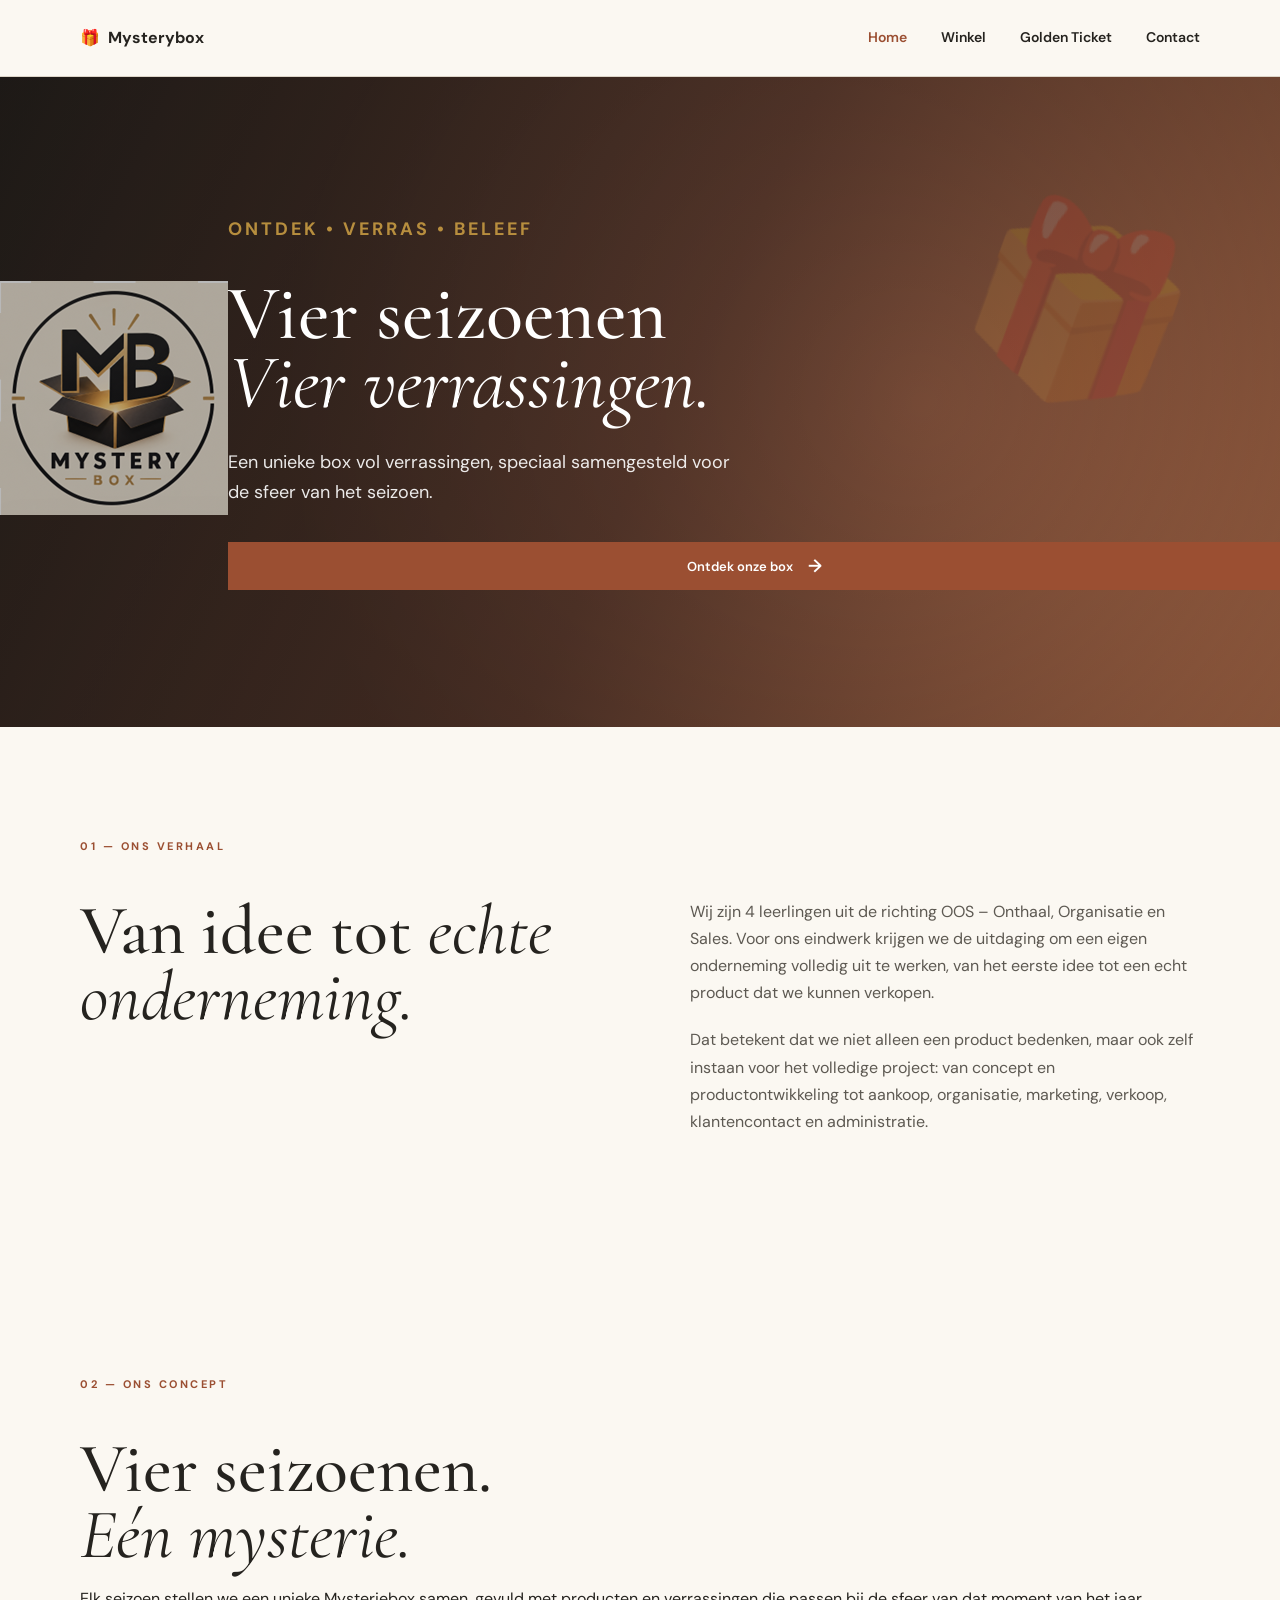
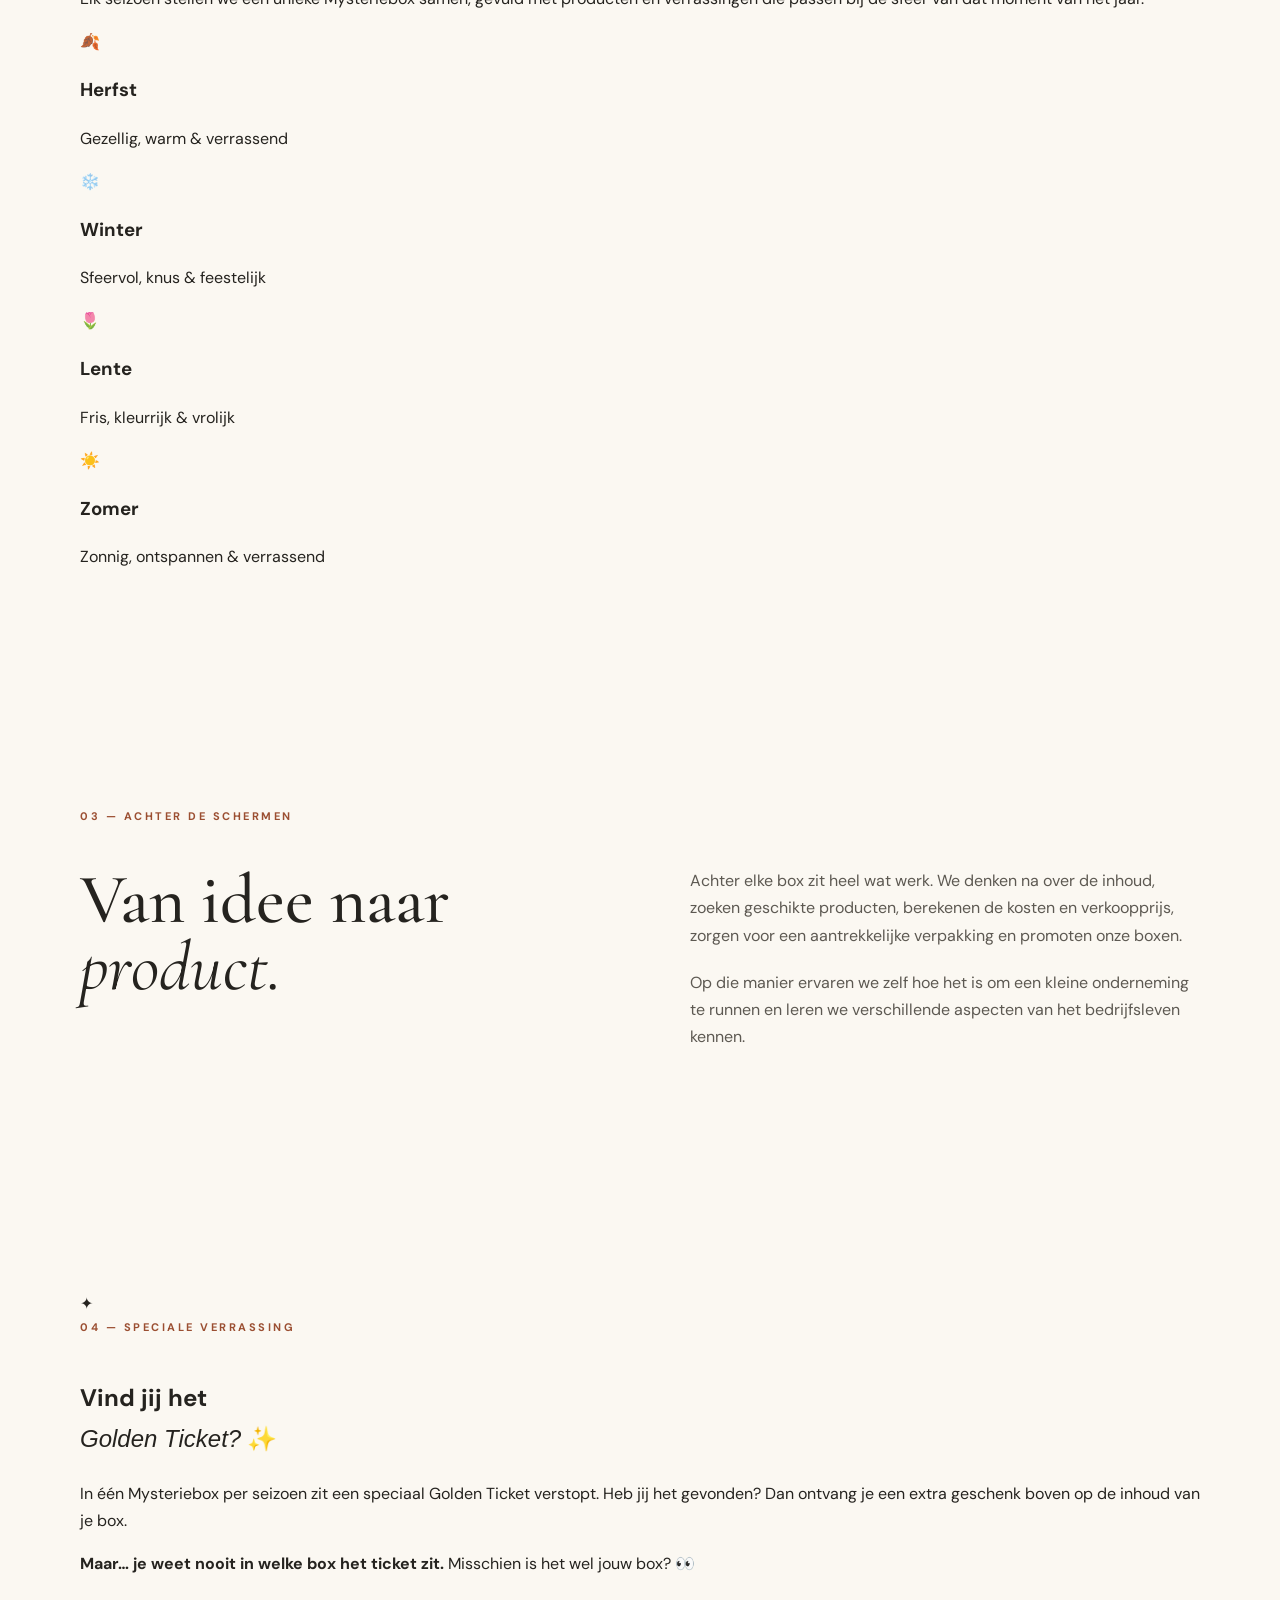
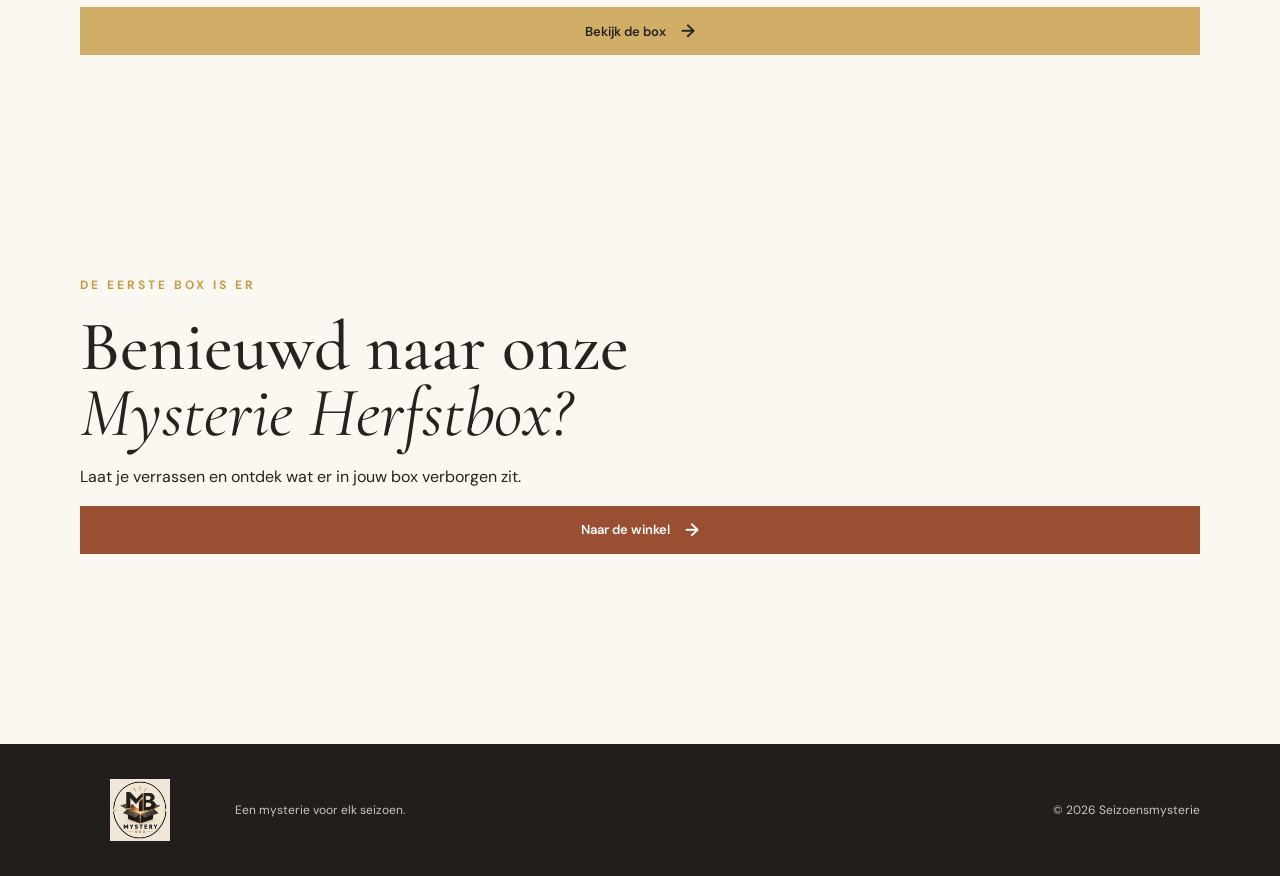
==== commit 9e6642cd: "Revamp navigation bar with new logo and links" ====
--- a/index.html
+++ b/index.html
@@ -9,17 +9,16 @@
 </head>
 <body>
 <header class="site-header">
-  <nav class="nav container">
-<a class="logo" href="index.html">
-  <img src="images/logo.png" alt="Seizoensmysterie">
-</a>    <button class="menu-toggle" aria-label="Menu openen">☰</button>
-    <div class="nav-links">
-      <a class="active" href="index.html">Home</a>
-      <a href="golden-ticket.html">Golden Ticket</a>
-      <a href="winkel.html">Winkel</a>
-      <a href="contact.html">Contact</a>
-    </div>
-  </nav>
+    <nav class="nav container">
+        <a class="logo" href="index.html"><span>🎁</span> Mysterybox</a>
+        <button class="menu-toggle" aria-label="Menu openen">☰</button>
+        <div class="nav-links">
+            <a class="active" href="index.html">Home</a>
+            <a href="winkel.html">Winkel</a>
+            <a href="golden-ticket.html">Golden Ticket</a>
+            <a href="contact.html">Contact</a>
+        </div>
+    </nav>
 </header>
 
 <main>
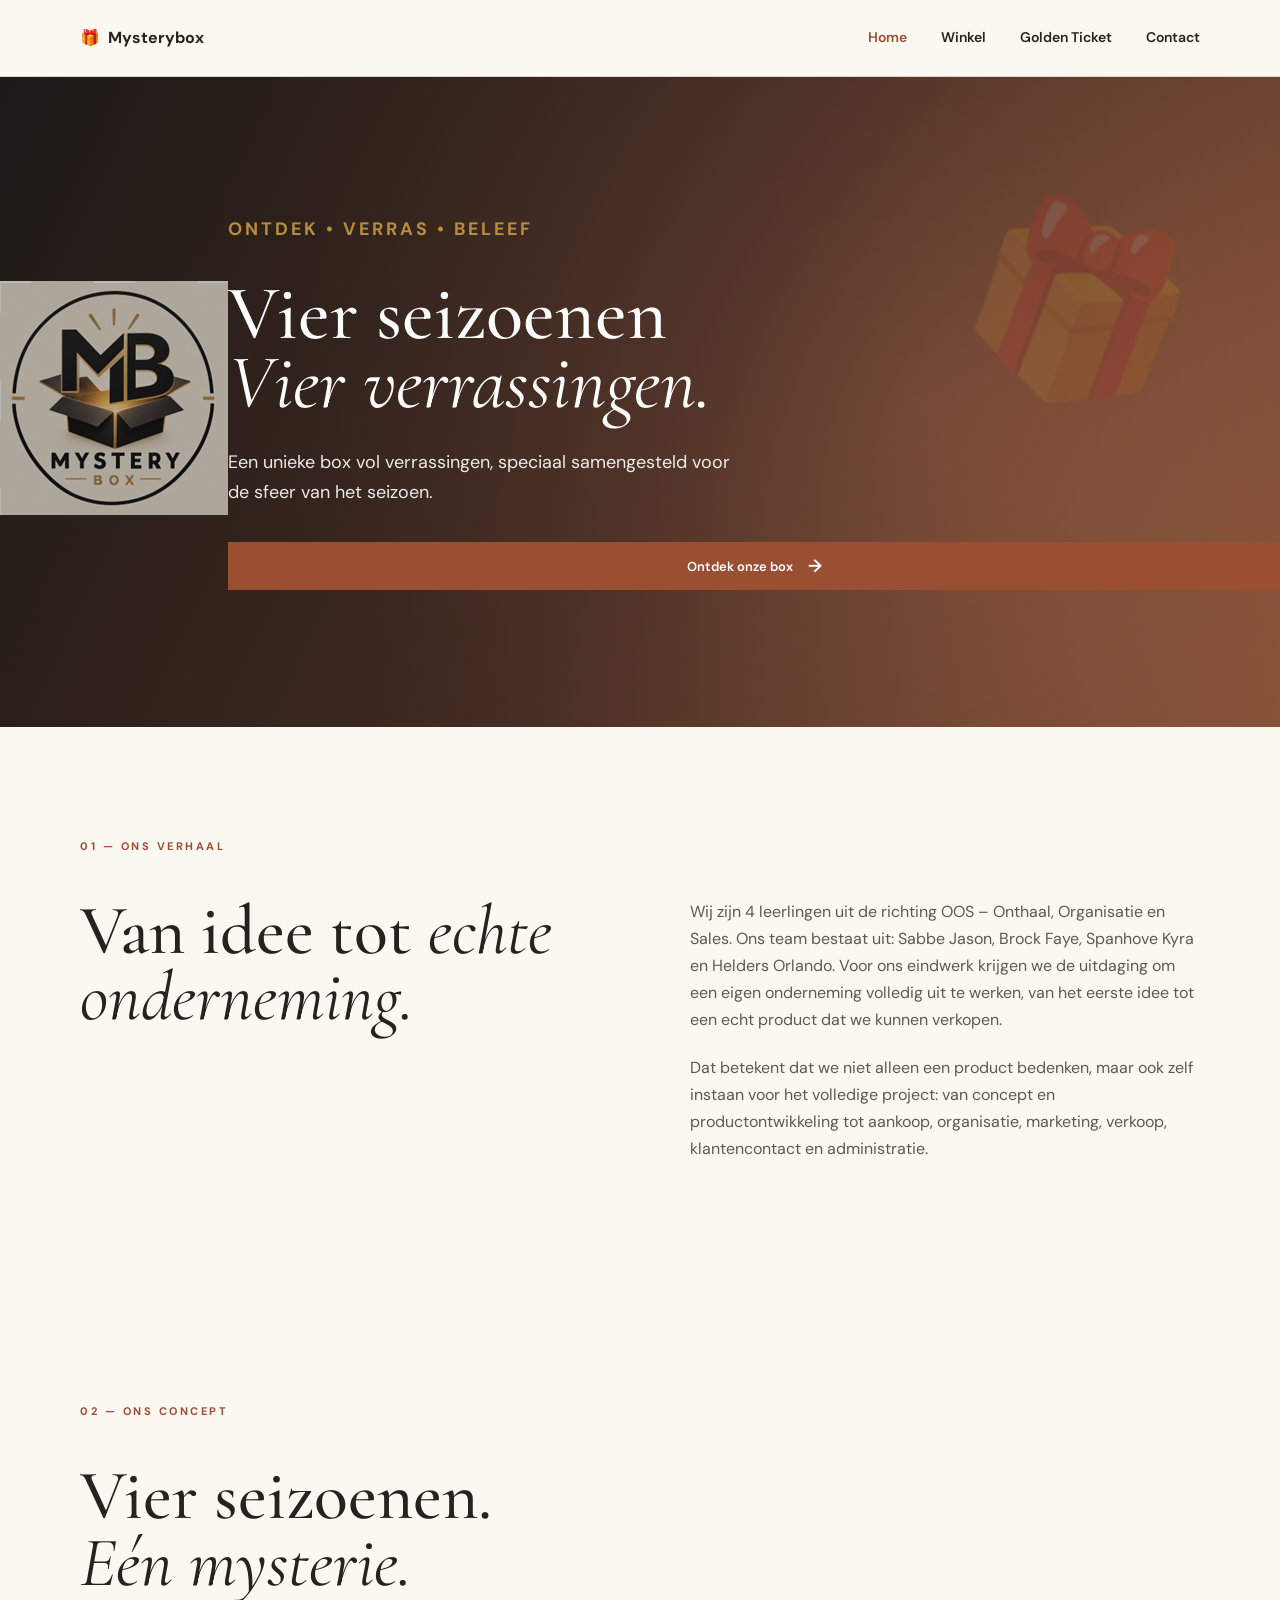
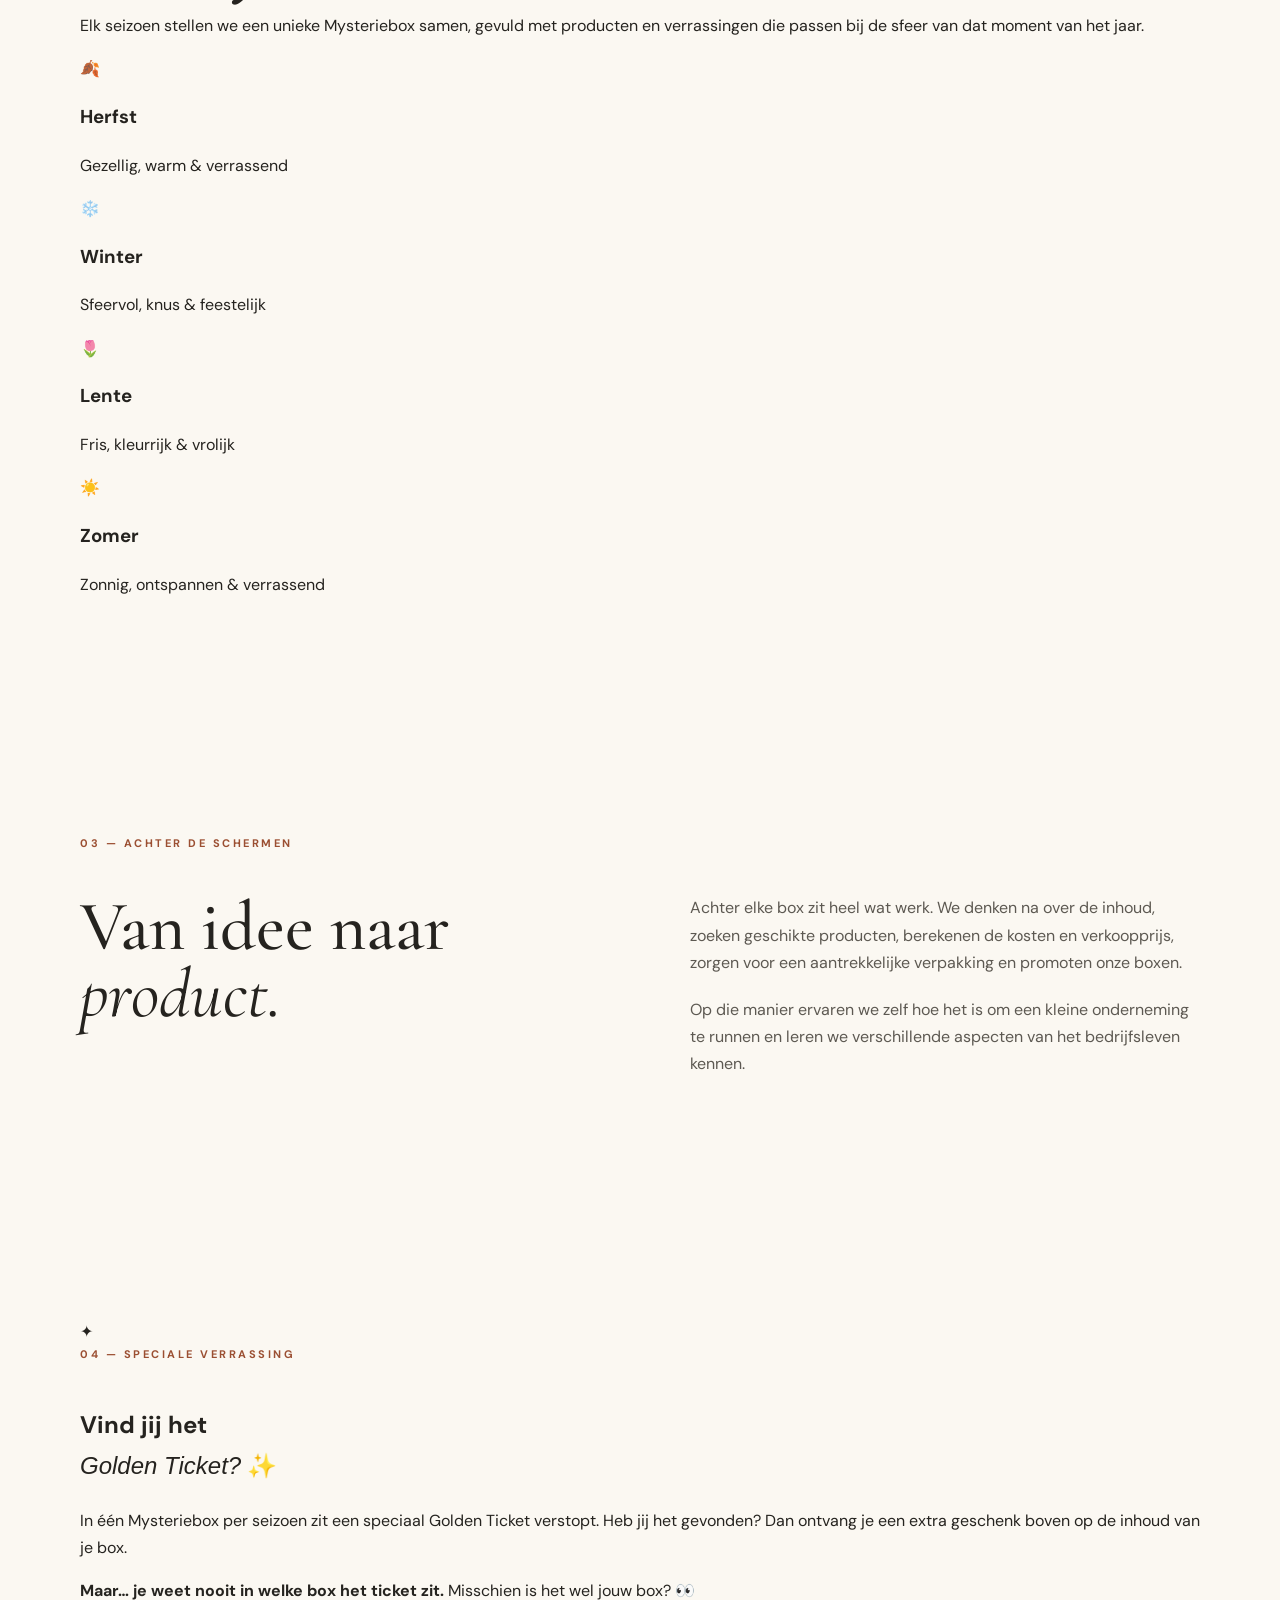
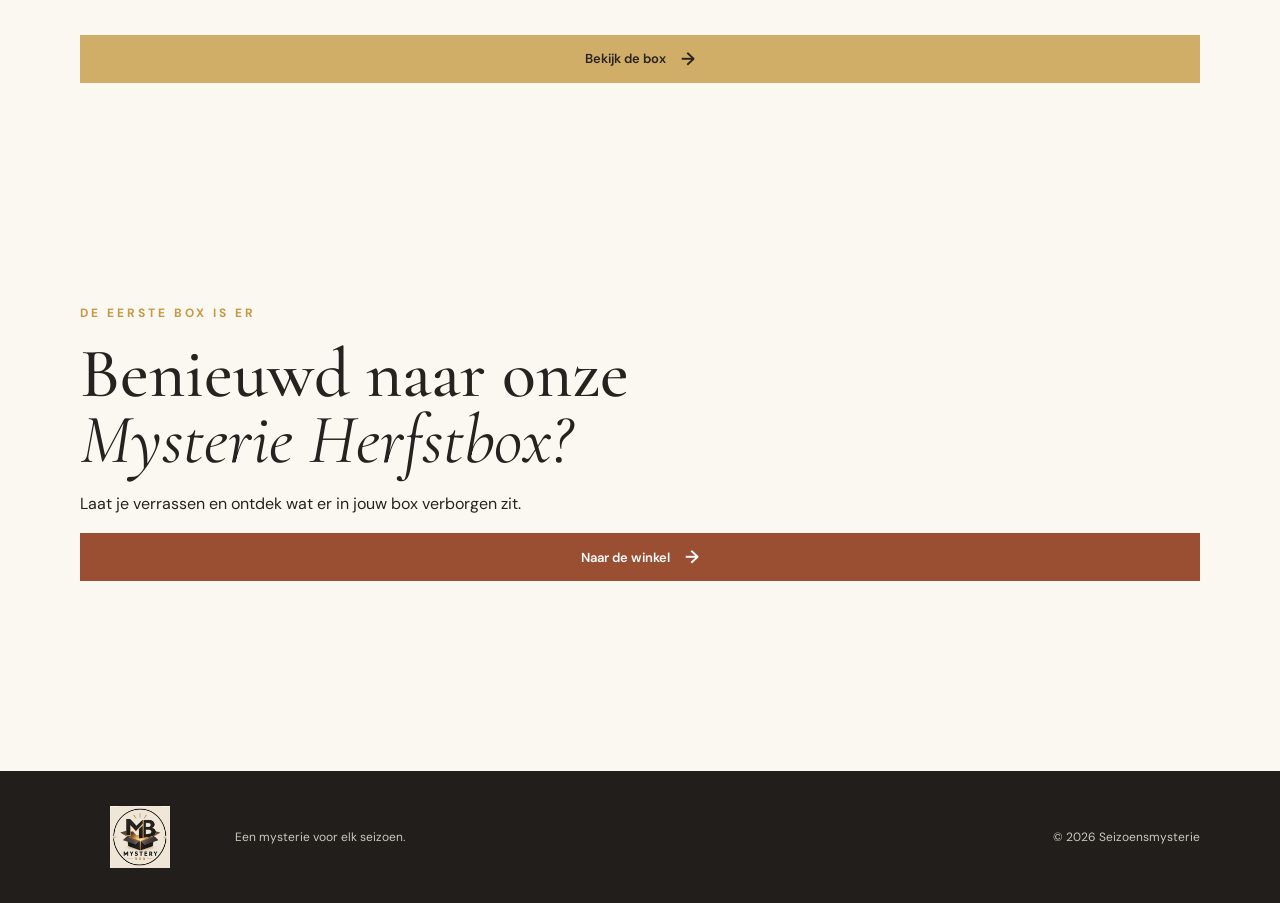
==== commit 25849b14: "Update team introduction in index.html" ====
--- a/index.html
+++ b/index.html
@@ -42,7 +42,7 @@
         <h2>Van idee tot <em>echte onderneming.</em></h2>
       </div>
       <div class="text">
-        <p>Wij zijn 4 leerlingen uit de richting OOS – Onthaal, Organisatie en Sales. Voor ons eindwerk krijgen we de uitdaging om een eigen onderneming volledig uit te werken, van het eerste idee tot een echt product dat we kunnen verkopen.</p>
+        <p>Wij zijn 4 leerlingen uit de richting OOS – Onthaal, Organisatie en Sales. Ons team bestaat uit: Sabbe Jason, Brock Faye, Spanhove Kyra en Helders Orlando. Voor ons eindwerk krijgen we de uitdaging om een eigen onderneming volledig uit te werken, van het eerste idee tot een echt product dat we kunnen verkopen.</p>
         <p>Dat betekent dat we niet alleen een product bedenken, maar ook zelf instaan voor het volledige project: van concept en productontwikkeling tot aankoop, organisatie, marketing, verkoop, klantencontact en administratie.</p>
       </div>
     </div>
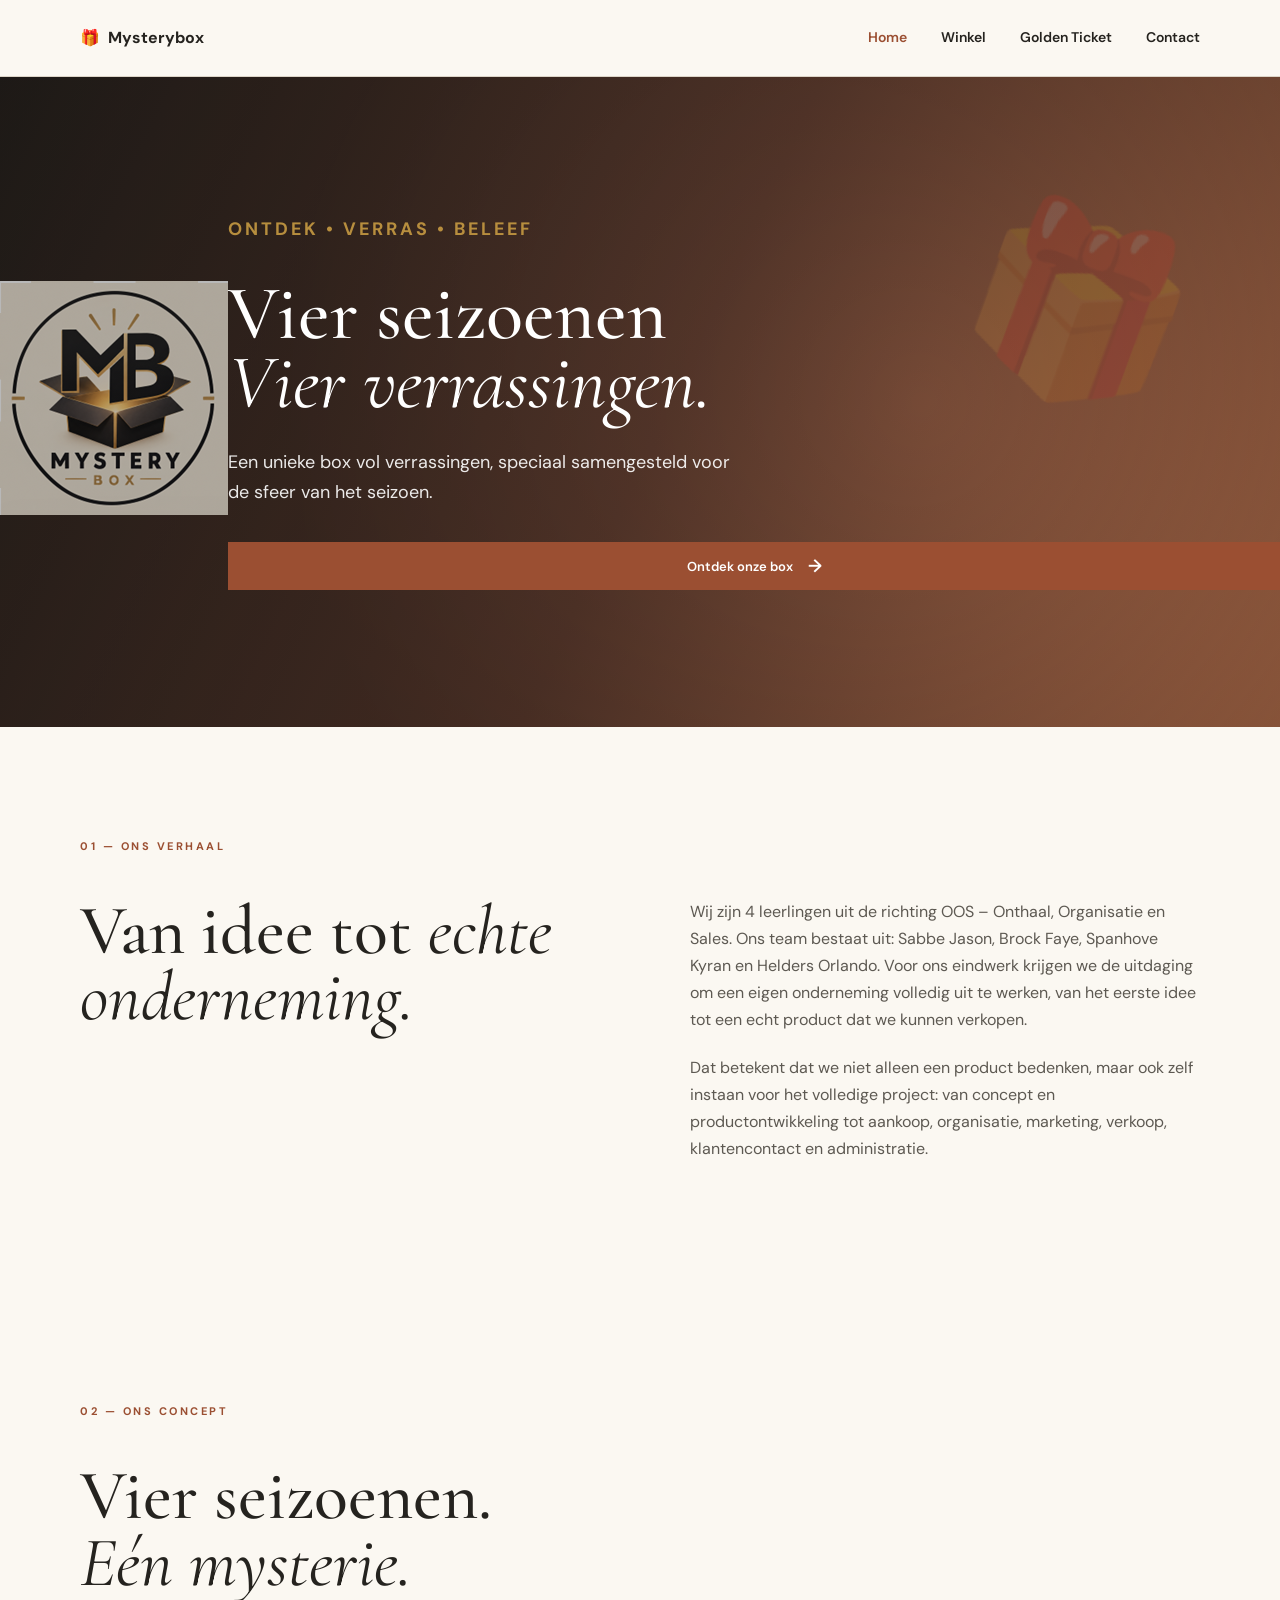
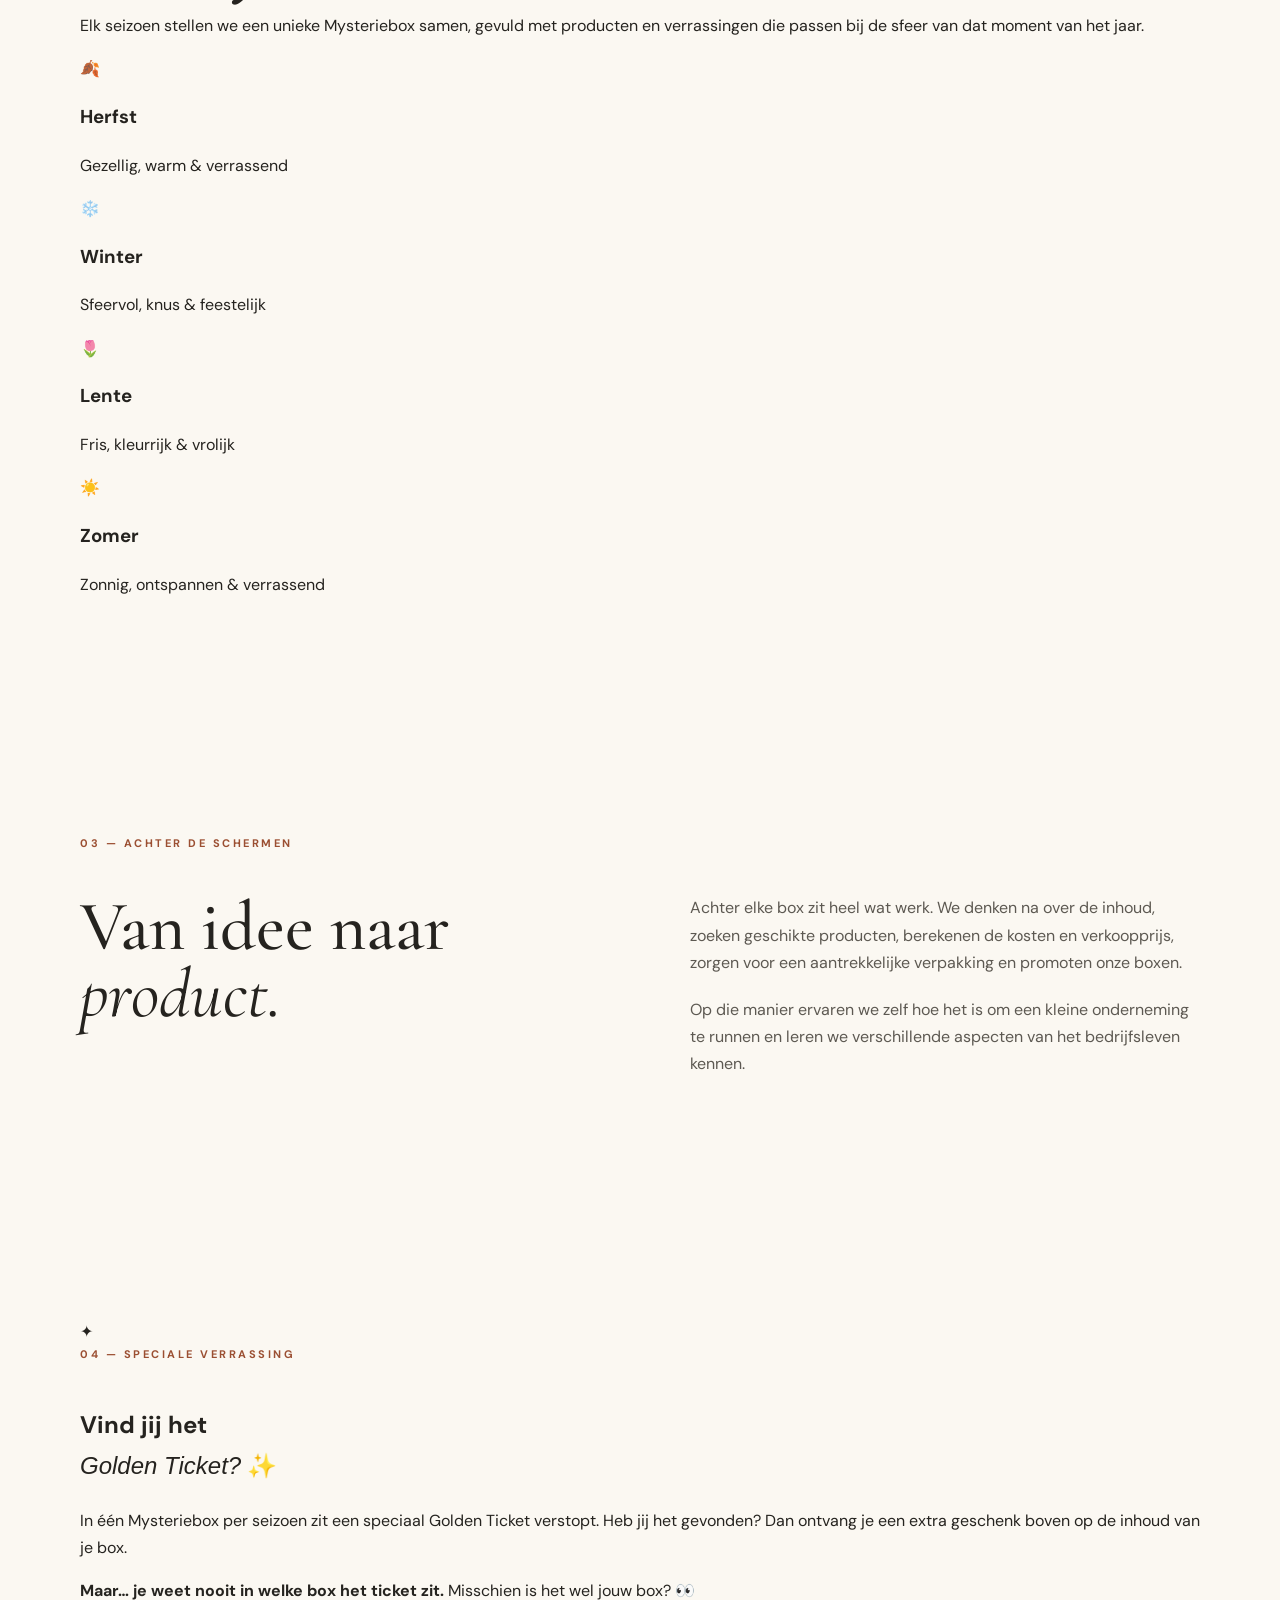
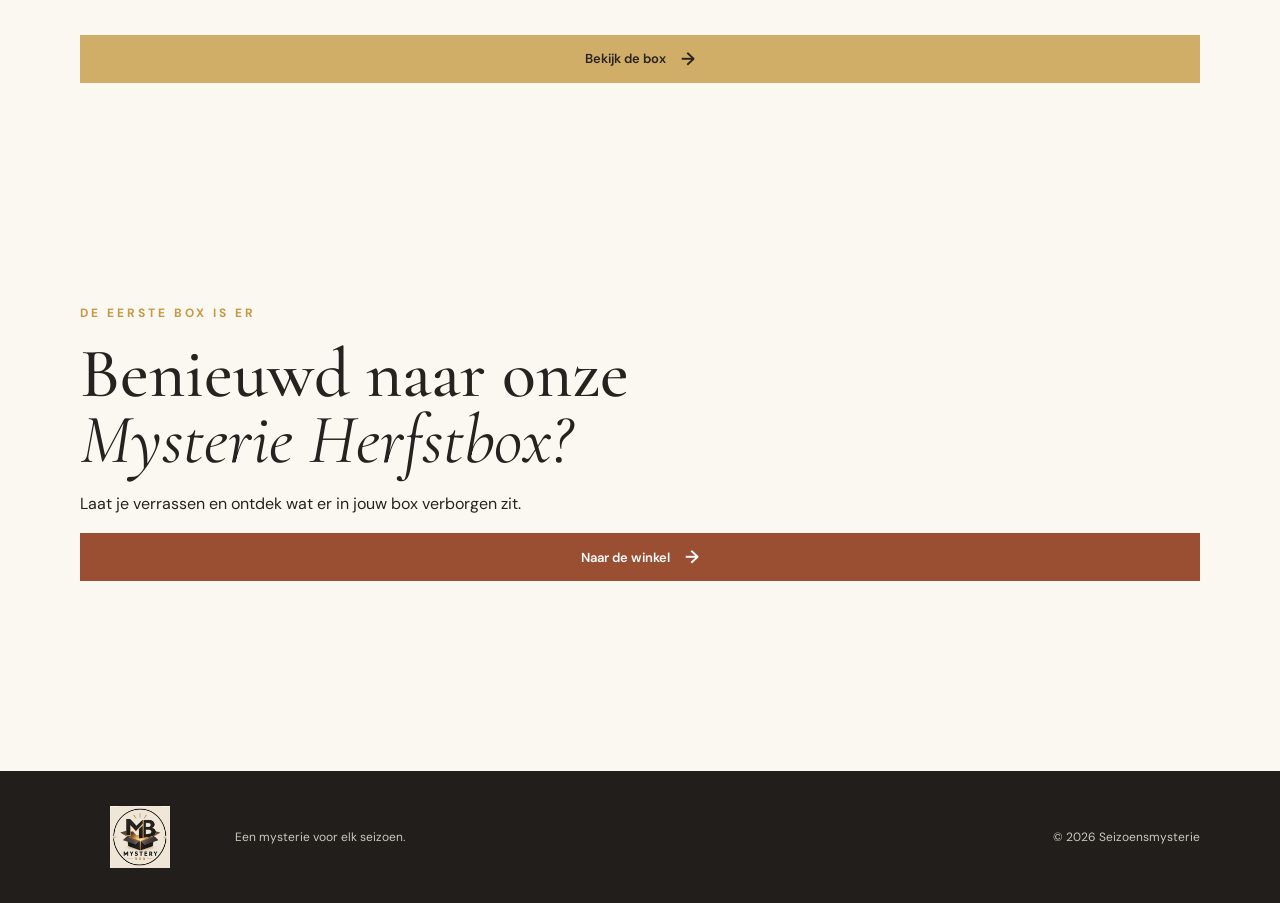
==== commit 97a95e7f: "Correct team member's name in index.html" ====
--- a/index.html
+++ b/index.html
@@ -42,7 +42,7 @@
         <h2>Van idee tot <em>echte onderneming.</em></h2>
       </div>
       <div class="text">
-        <p>Wij zijn 4 leerlingen uit de richting OOS – Onthaal, Organisatie en Sales. Ons team bestaat uit: Sabbe Jason, Brock Faye, Spanhove Kyra en Helders Orlando. Voor ons eindwerk krijgen we de uitdaging om een eigen onderneming volledig uit te werken, van het eerste idee tot een echt product dat we kunnen verkopen.</p>
+        <p>Wij zijn 4 leerlingen uit de richting OOS – Onthaal, Organisatie en Sales. Ons team bestaat uit: Sabbe Jason, Brock Faye, Spanhove Kyran en Helders Orlando. Voor ons eindwerk krijgen we de uitdaging om een eigen onderneming volledig uit te werken, van het eerste idee tot een echt product dat we kunnen verkopen.</p>
         <p>Dat betekent dat we niet alleen een product bedenken, maar ook zelf instaan voor het volledige project: van concept en productontwikkeling tot aankoop, organisatie, marketing, verkoop, klantencontact en administratie.</p>
       </div>
     </div>
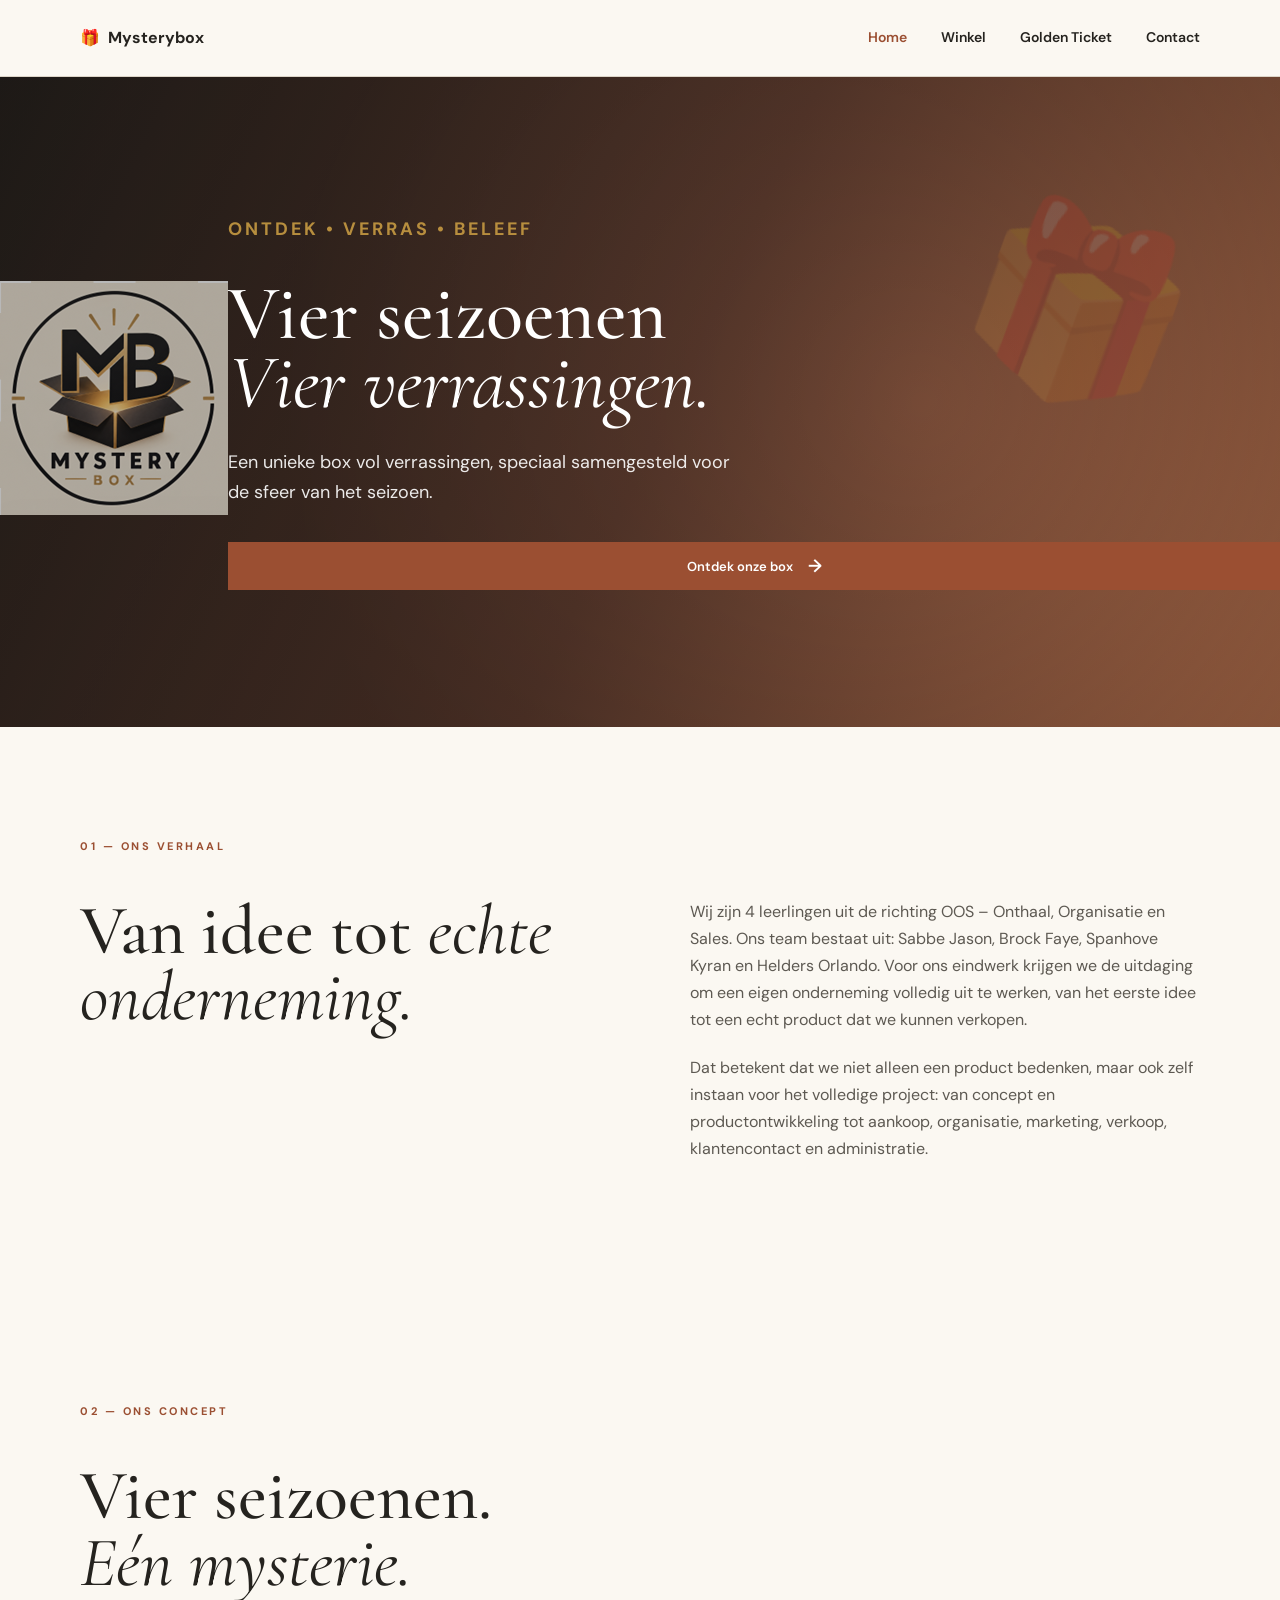
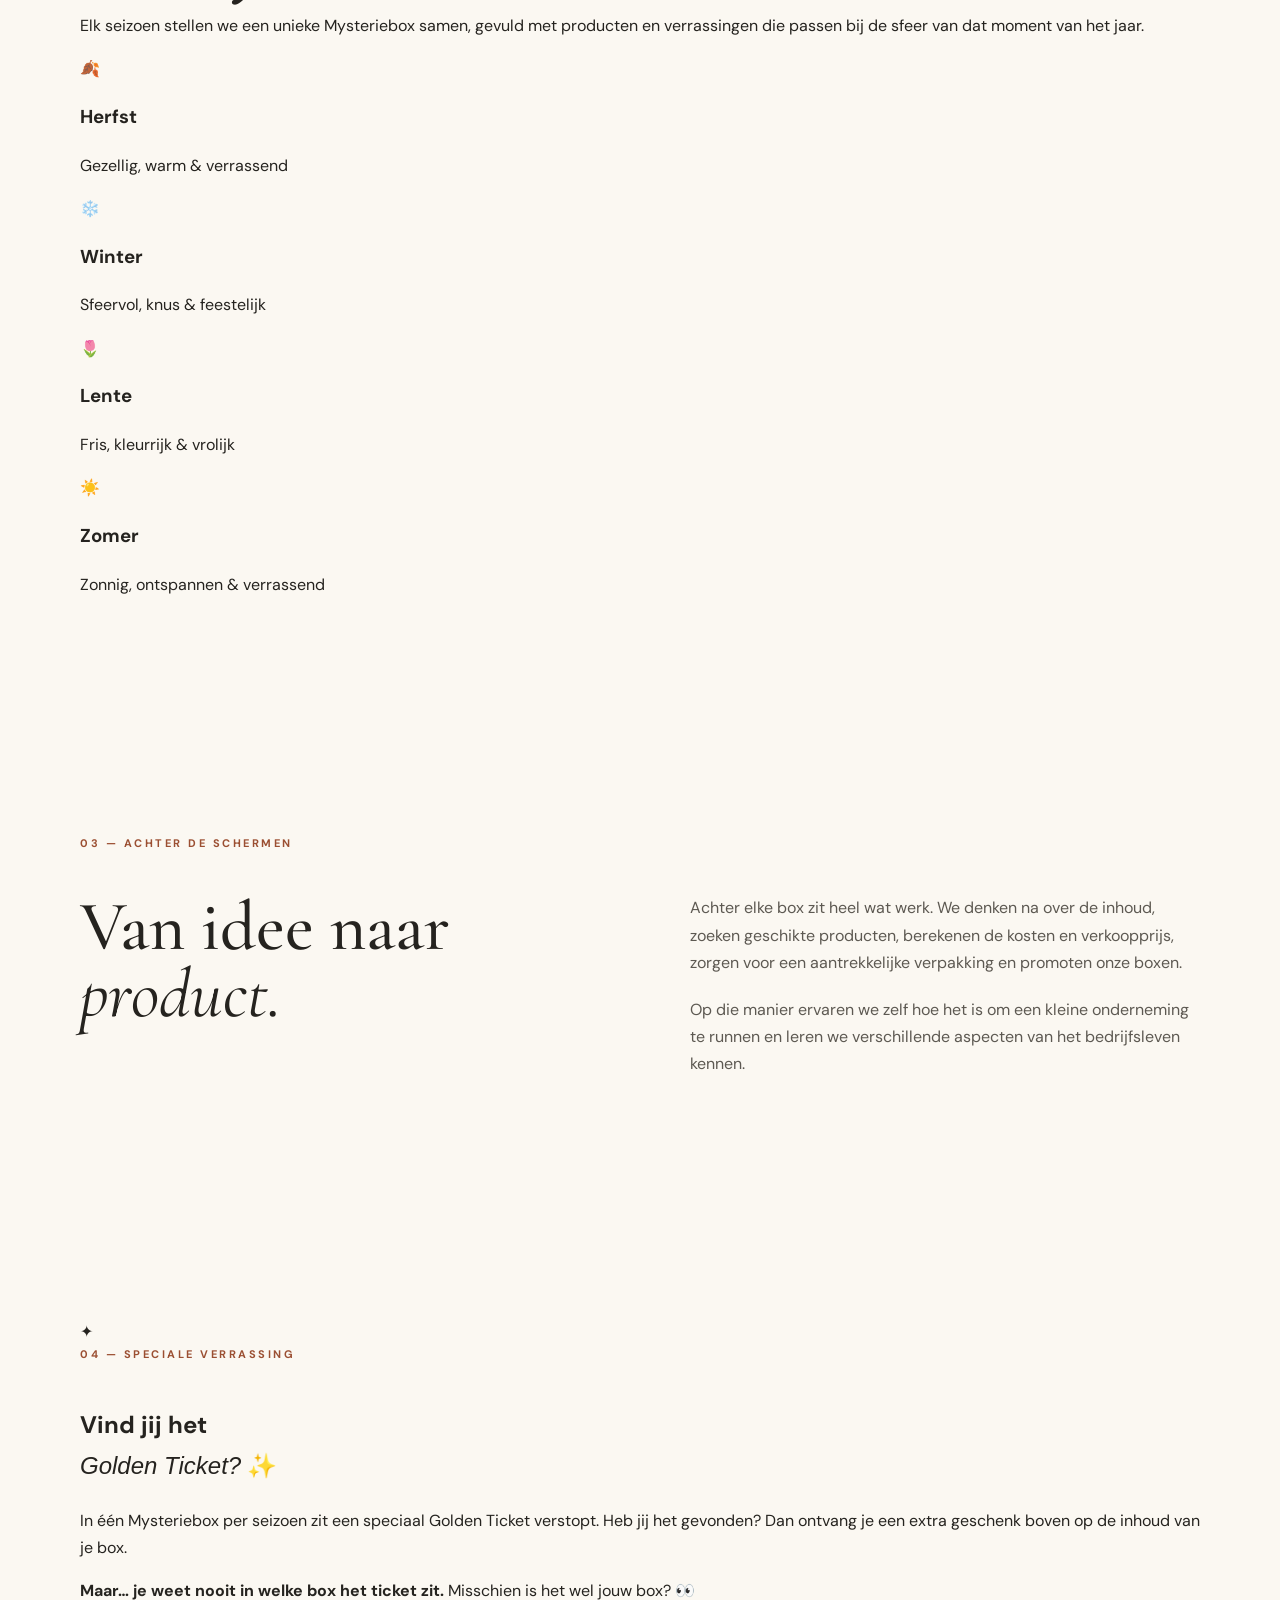
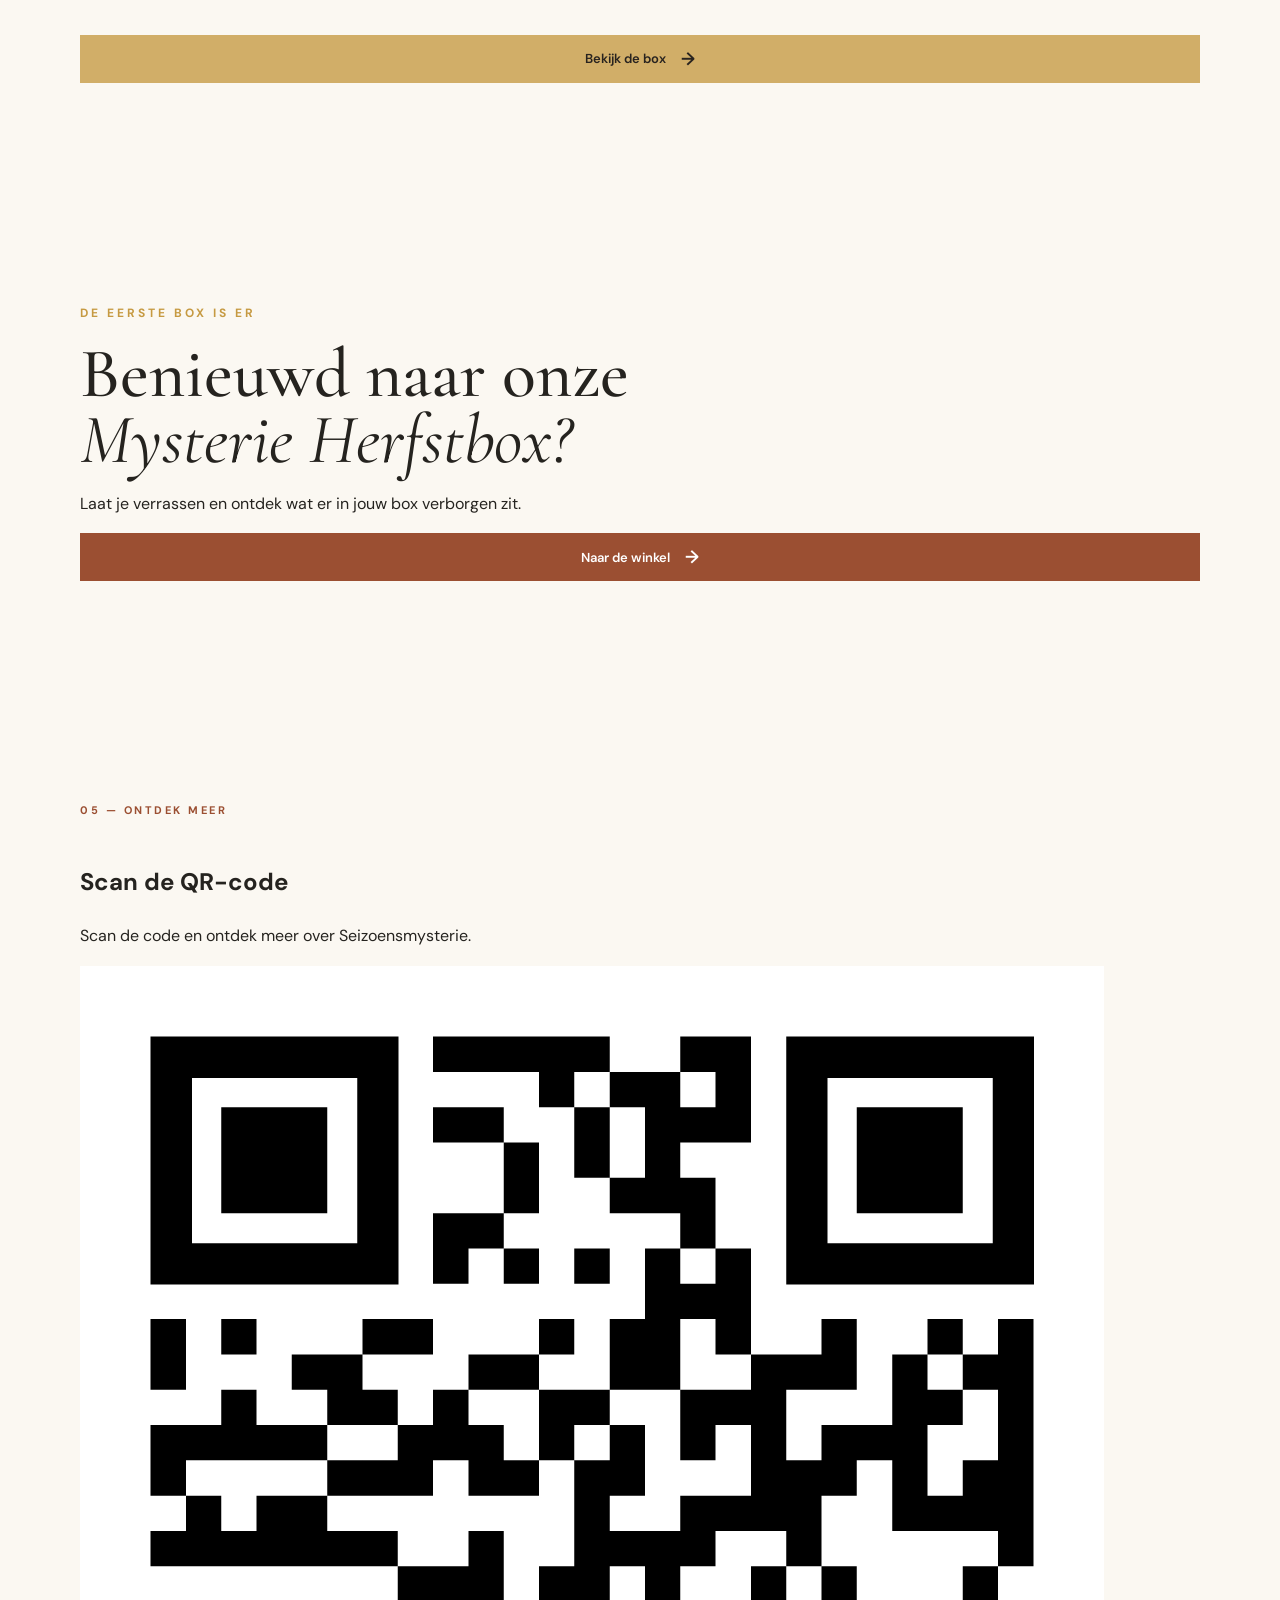
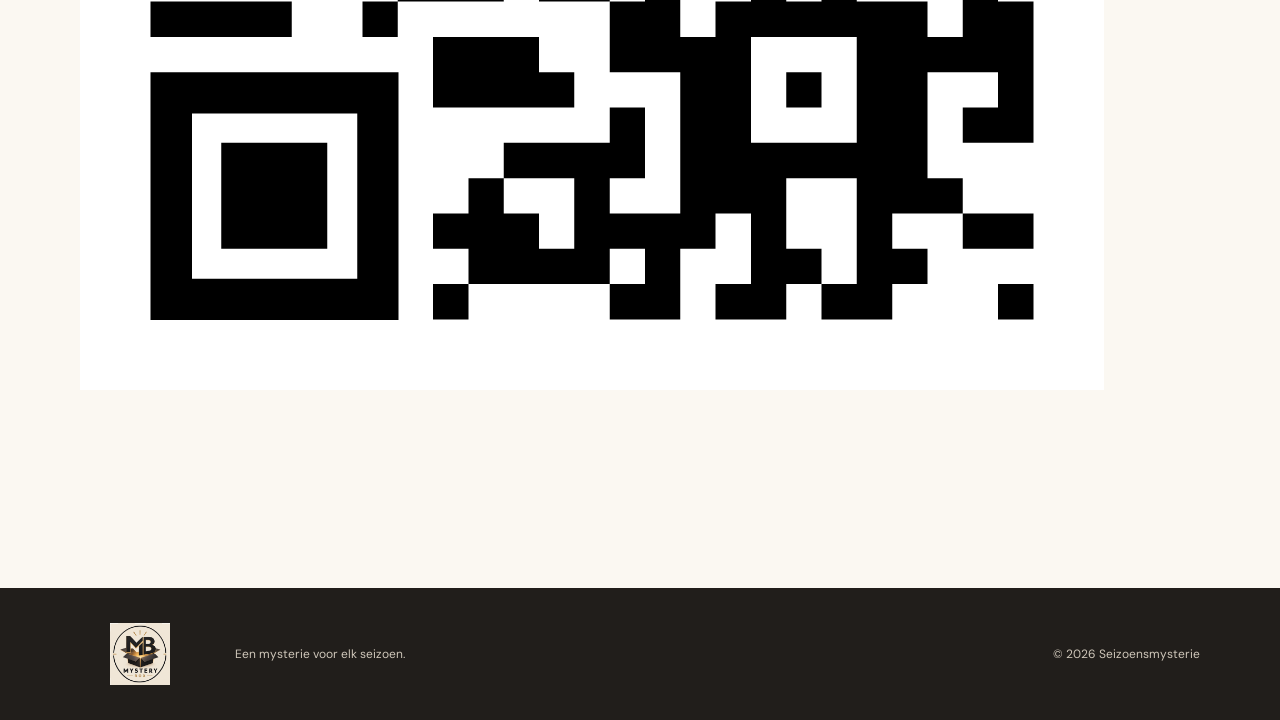
==== commit 3d8f37e4: "Update index.html" ====
--- a/index.html
+++ b/index.html
@@ -94,6 +94,14 @@
     <p>Laat je verrassen en ontdek wat er in jouw box verborgen zit.</p>
     <a class="btn" href="winkel.html">Naar de winkel <span>→</span></a>
   </section>
+
+    <section class="qr-section section container">
+    <div class="section-label">05 — Ontdek meer</div>
+    <h2>Scan de QR-code</h2>
+    <p>Scan de code en ontdek meer over Seizoensmysterie.</p>
+    <img src="images/QR.png" alt="QR-code Seizoensmysterie" class="qr-code">
+  </section>
+  
 </main>
 
 <footer><div class="container footer-inner"><div class="logo">
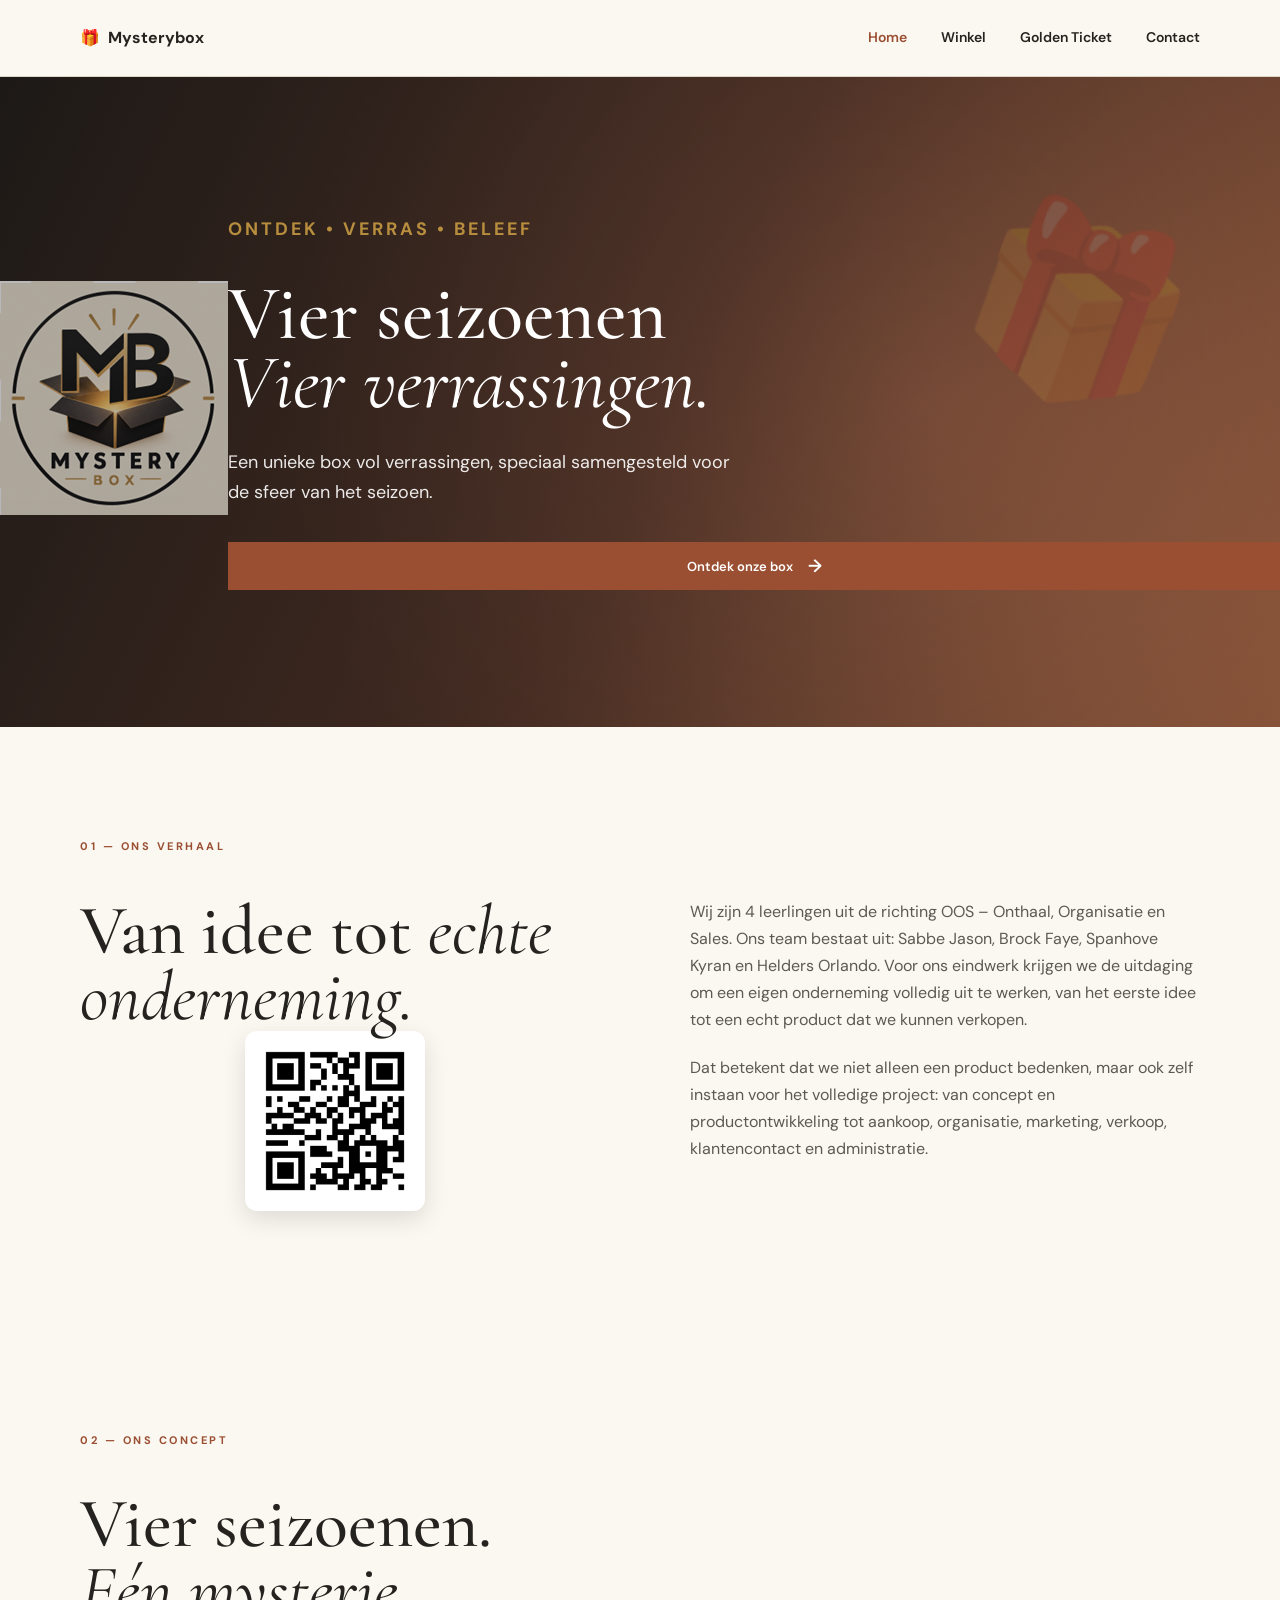
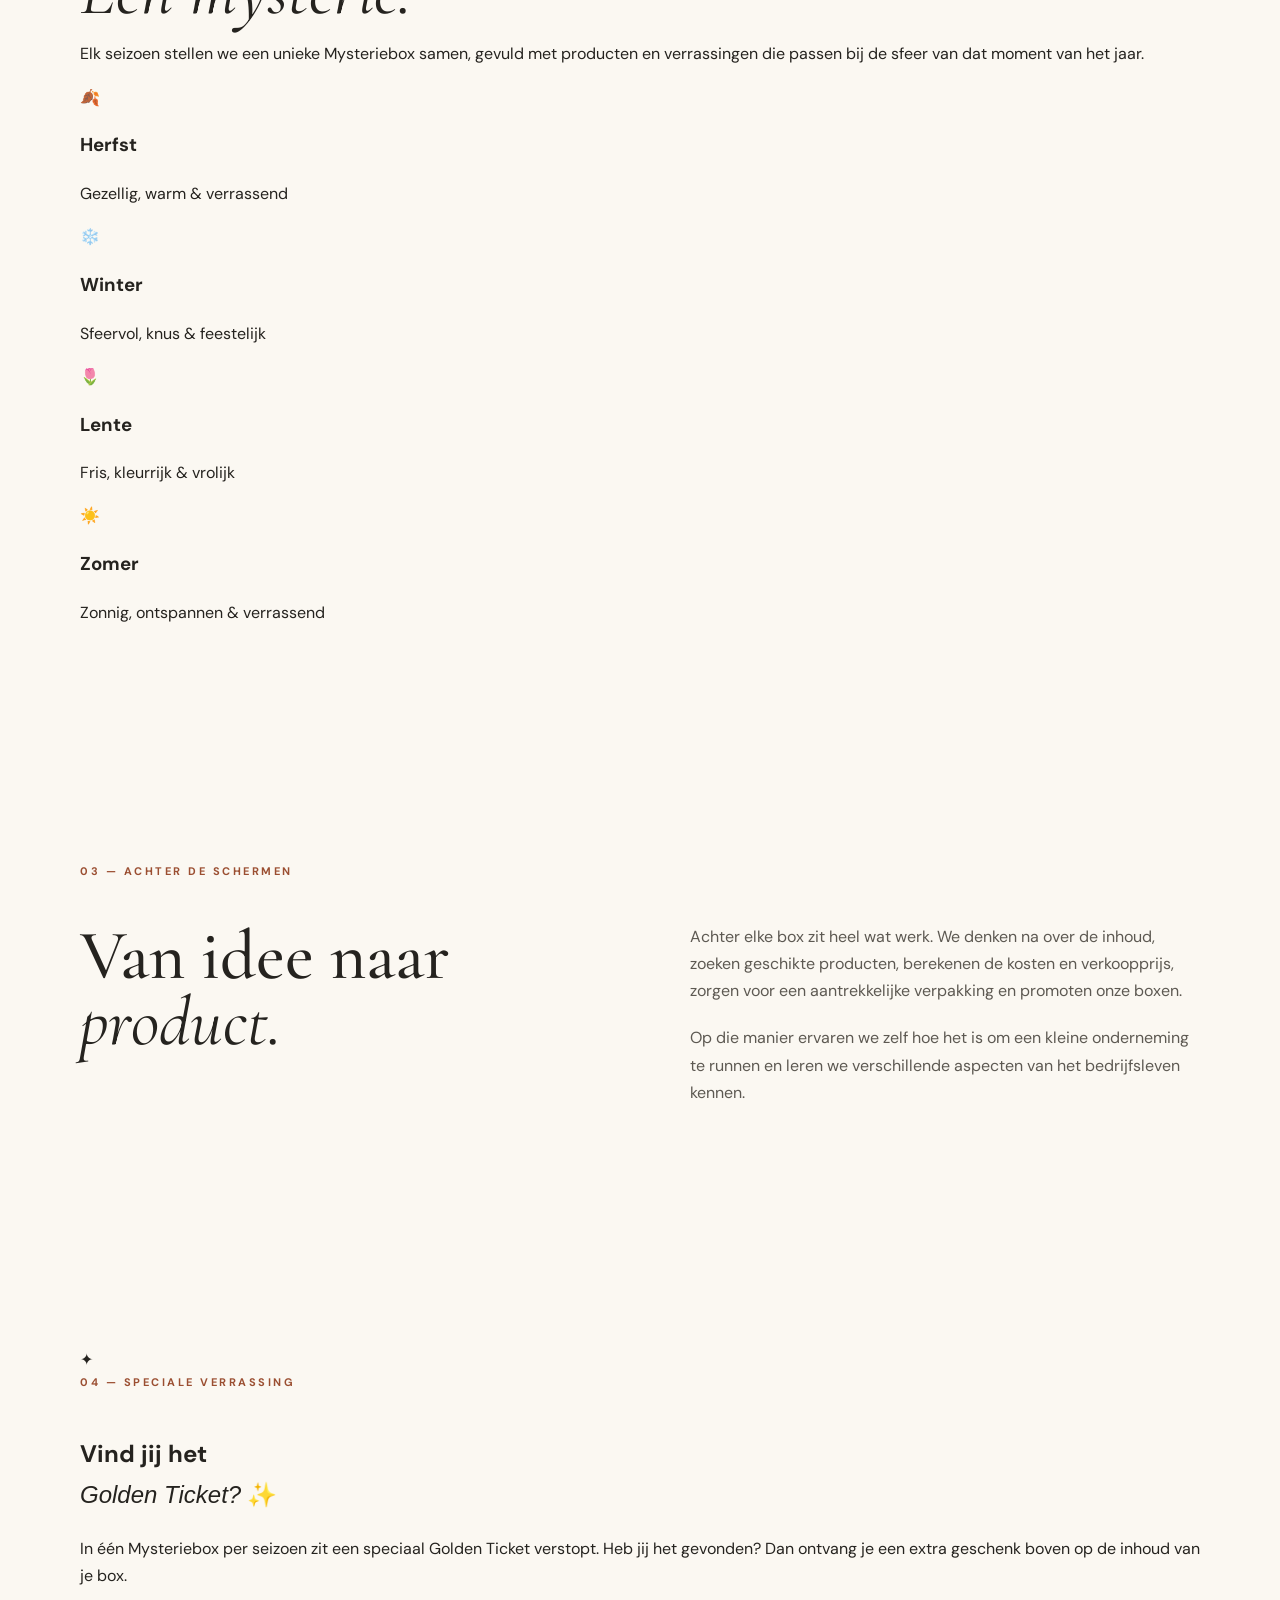
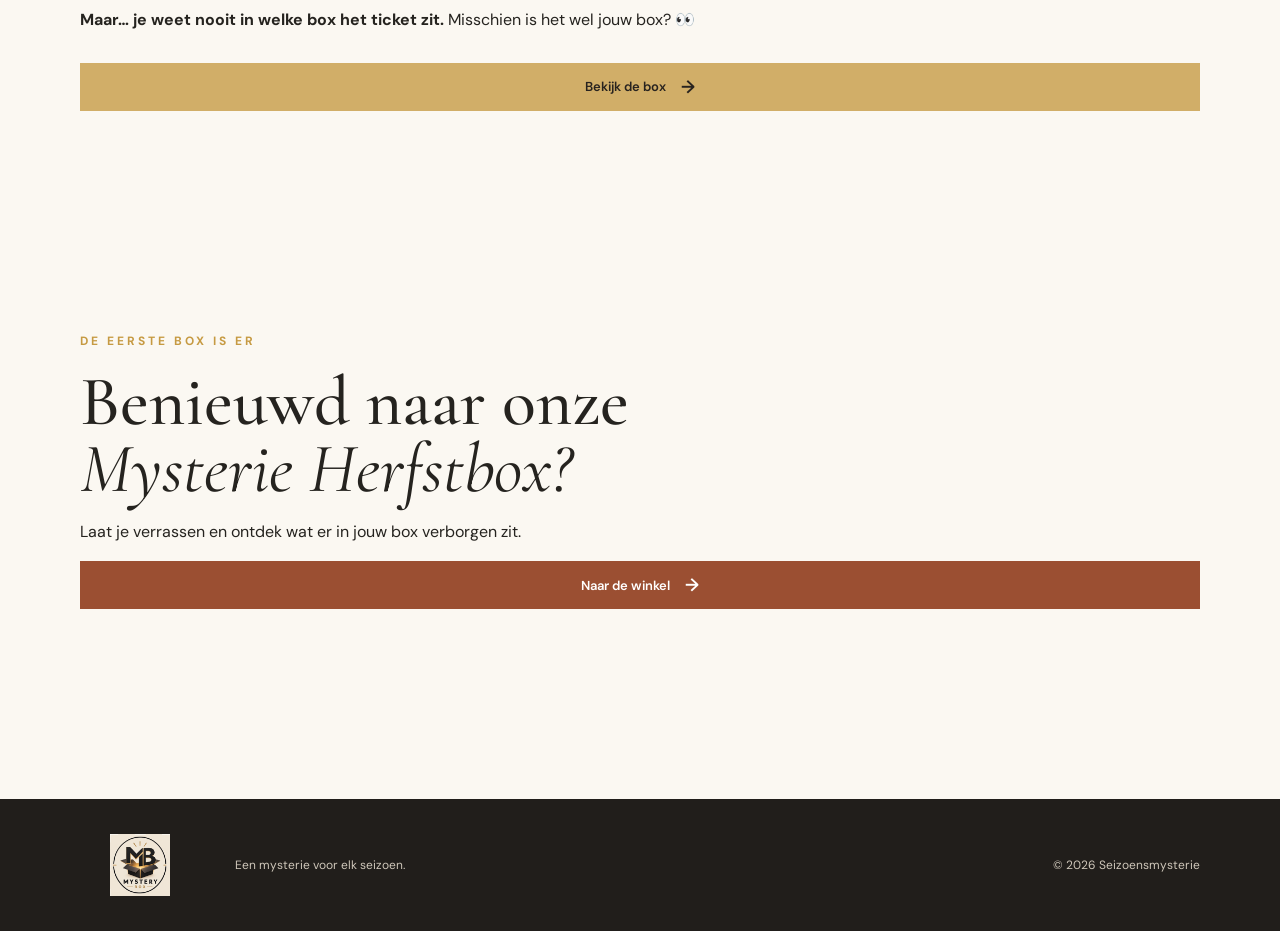
==== commit 192a12f1: "Update index.html" ====
--- a/index.html
+++ b/index.html
@@ -7,106 +7,269 @@
   <meta name="description" content="Seizoensmysterie – unieke mysterieboxen voor elk seizoen, samengesteld door vier leerlingen uit OOS.">
   <link rel="stylesheet" href="style.css">
 </head>
+
 <body>
+
 <header class="site-header">
-    <nav class="nav container">
-        <a class="logo" href="index.html"><span>🎁</span> Mysterybox</a>
-        <button class="menu-toggle" aria-label="Menu openen">☰</button>
-        <div class="nav-links">
-            <a class="active" href="index.html">Home</a>
-            <a href="winkel.html">Winkel</a>
-            <a href="golden-ticket.html">Golden Ticket</a>
-            <a href="contact.html">Contact</a>
-        </div>
-    </nav>
+  <nav class="nav container">
+    <a class="logo" href="index.html"><span>🎁</span> Mysterybox</a>
+
+    <button class="menu-toggle" aria-label="Menu openen">☰</button>
+
+    <div class="nav-links">
+      <a class="active" href="index.html">Home</a>
+      <a href="winkel.html">Winkel</a>
+      <a href="golden-ticket.html">Golden Ticket</a>
+      <a href="contact.html">Contact</a>
+    </div>
+  </nav>
 </header>
 
 <main>
+
+  <!-- HERO -->
   <section class="hero">
     <div class="hero-overlay"></div>
+
     <div class="hero-logo">
-  <img src="images/logo.png" alt="Seizoensmysterie">
-</div>
+      <img src="images/logo.png" alt="Seizoensmysterie">
+    </div>
+
     <div class="hero-content container">
       <p class="eyebrow">ONTDEK • VERRAS • BELEEF</p>
-      <h1>Vier seizoenen<br><em>Vier verrassingen. </em></h1>
-      <p>Een unieke box vol verrassingen, speciaal samengesteld voor de sfeer van het seizoen.</p>
-      <a class="btn" href="winkel.html">Ontdek onze box <span>→</span></a>
-    </div>
-  </section>
-
+
+      <h1>
+        Vier seizoenen<br>
+        <em>Vier verrassingen.</em>
+      </h1>
+
+      <p>
+        Een unieke box vol verrassingen, speciaal samengesteld voor de sfeer van het seizoen.
+      </p>
+
+      <a class="btn" href="winkel.html">
+        Ontdek onze box <span>→</span>
+      </a>
+    </div>
+  </section>
+
+
+  <!-- ONS VERHAAL -->
   <section class="intro section container">
+
     <div class="section-label">01 — Ons verhaal</div>
+
     <div class="two-col">
+
+      <div class="story-title">
+        <h2>
+          Van idee tot <em>echte onderneming.</em>
+        </h2>
+
+        <img
+          src="images/QR.png"
+          alt="QR-code Seizoensmysterie"
+          class="qr-code"
+        >
+      </div>
+
+      <div class="text">
+
+        <p>
+          Wij zijn 4 leerlingen uit de richting OOS – Onthaal, Organisatie en Sales.
+          Ons team bestaat uit: Sabbe Jason, Brock Faye, Spanhove Kyran en Helders Orlando.
+          Voor ons eindwerk krijgen we de uitdaging om een eigen onderneming volledig uit te werken,
+          van het eerste idee tot een echt product dat we kunnen verkopen.
+        </p>
+
+        <p>
+          Dat betekent dat we niet alleen een product bedenken, maar ook zelf instaan voor het volledige project:
+          van concept en productontwikkeling tot aankoop, organisatie, marketing, verkoop,
+          klantencontact en administratie.
+        </p>
+
+      </div>
+
+    </div>
+  </section>
+
+
+  <!-- ONS CONCEPT -->
+  <section class="concept section">
+
+    <div class="container">
+
+      <div class="section-label">02 — Ons concept</div>
+
+      <div class="concept-head">
+
+        <h2>
+          Vier seizoenen.<br>
+          <em>Eén mysterie.</em>
+        </h2>
+
+        <p>
+          Elk seizoen stellen we een unieke Mysteriebox samen,
+          gevuld met producten en verrassingen die passen bij de sfeer
+          van dat moment van het jaar.
+        </p>
+
+      </div>
+
+      <div class="season-grid">
+
+        <article class="season autumn">
+          <span>🍂</span>
+          <h3>Herfst</h3>
+          <p>Gezellig, warm & verrassend</p>
+        </article>
+
+        <article class="season winter">
+          <span>❄️</span>
+          <h3>Winter</h3>
+          <p>Sfeervol, knus & feestelijk</p>
+        </article>
+
+        <article class="season spring">
+          <span>🌷</span>
+          <h3>Lente</h3>
+          <p>Fris, kleurrijk & vrolijk</p>
+        </article>
+
+        <article class="season summer">
+          <span>☀️</span>
+          <h3>Zomer</h3>
+          <p>Zonnig, ontspannen & verrassend</p>
+        </article>
+
+      </div>
+
+    </div>
+
+  </section>
+
+
+  <!-- ACHTER DE SCHERMEN -->
+  <section class="story section container">
+
+    <div class="section-label">03 — Achter de schermen</div>
+
+    <div class="two-col">
+
       <div>
-        <h2>Van idee tot <em>echte onderneming.</em></h2>
-      </div>
+        <h2>
+          Van idee naar <em>product.</em>
+        </h2>
+      </div>
+
       <div class="text">
-        <p>Wij zijn 4 leerlingen uit de richting OOS – Onthaal, Organisatie en Sales. Ons team bestaat uit: Sabbe Jason, Brock Faye, Spanhove Kyran en Helders Orlando. Voor ons eindwerk krijgen we de uitdaging om een eigen onderneming volledig uit te werken, van het eerste idee tot een echt product dat we kunnen verkopen.</p>
-        <p>Dat betekent dat we niet alleen een product bedenken, maar ook zelf instaan voor het volledige project: van concept en productontwikkeling tot aankoop, organisatie, marketing, verkoop, klantencontact en administratie.</p>
-      </div>
-    </div>
-  </section>
-
-  <section class="concept section">
-    <div class="container">
-      <div class="section-label">02 — Ons concept</div>
-      <div class="concept-head">
-        <h2>Vier seizoenen.<br><em>Eén mysterie.</em></h2>
-        <p>Elk seizoen stellen we een unieke Mysteriebox samen, gevuld met producten en verrassingen die passen bij de sfeer van dat moment van het jaar.</p>
-      </div>
-      <div class="season-grid">
-        <article class="season autumn"><span>🍂</span><h3>Herfst</h3><p>Gezellig, warm & verrassend</p></article>
-        <article class="season winter"><span>❄️</span><h3>Winter</h3><p>Sfeervol, knus & feestelijk</p></article>
-        <article class="season spring"><span>🌷</span><h3>Lente</h3><p>Fris, kleurrijk & vrolijk</p></article>
-        <article class="season summer"><span>☀️</span><h3>Zomer</h3><p>Zonnig, ontspannen & verrassend</p></article>
-      </div>
-    </div>
-  </section>
-
-  <section class="story section container">
-    <div class="section-label">03 — Achter de schermen</div>
-    <div class="two-col">
-      <div><h2>Van idee naar <em>product.</em></h2></div>
-      <div class="text">
-        <p>Achter elke box zit heel wat werk. We denken na over de inhoud, zoeken geschikte producten, berekenen de kosten en verkoopprijs, zorgen voor een aantrekkelijke verpakking en promoten onze boxen.</p>
-        <p>Op die manier ervaren we zelf hoe het is om een kleine onderneming te runnen en leren we verschillende aspecten van het bedrijfsleven kennen.</p>
-      </div>
-    </div>
-  </section>
-
+
+        <p>
+          Achter elke box zit heel wat werk. We denken na over de inhoud,
+          zoeken geschikte producten, berekenen de kosten en verkoopprijs,
+          zorgen voor een aantrekkelijke verpakking en promoten onze boxen.
+        </p>
+
+        <p>
+          Op die manier ervaren we zelf hoe het is om een kleine onderneming
+          te runnen en leren we verschillende aspecten van het bedrijfsleven kennen.
+        </p>
+
+      </div>
+
+    </div>
+
+  </section>
+
+
+  <!-- GOLDEN TICKET -->
   <section class="golden section">
+
     <div class="golden-card container">
+
       <div class="ticket">✦</div>
+
       <div>
-        <div class="section-label light">04 — Speciale verrassing</div>
-        <h2>Vind jij het<br><em>Golden Ticket?</em> ✨</h2>
-        <p>In één Mysteriebox per seizoen zit een speciaal Golden Ticket verstopt. Heb jij het gevonden? Dan ontvang je een extra geschenk boven op de inhoud van je box.</p>
-        <p><strong>Maar… je weet nooit in welke box het ticket zit.</strong> Misschien is het wel jouw box? 👀</p>
-        <a class="btn btn-light" href="winkel.html">Bekijk de box <span>→</span></a>
-      </div>
-    </div>
-  </section>
-
+
+        <div class="section-label light">
+          04 — Speciale verrassing
+        </div>
+
+        <h2>
+          Vind jij het<br>
+          <em>Golden Ticket?</em> ✨
+        </h2>
+
+        <p>
+          In één Mysteriebox per seizoen zit een speciaal Golden Ticket verstopt.
+          Heb jij het gevonden? Dan ontvang je een extra geschenk boven op de inhoud van je box.
+        </p>
+
+        <p>
+          <strong>
+            Maar… je weet nooit in welke box het ticket zit.
+          </strong>
+          Misschien is het wel jouw box? 👀
+        </p>
+
+        <a class="btn btn-light" href="winkel.html">
+          Bekijk de box <span>→</span>
+        </a>
+
+      </div>
+
+    </div>
+
+  </section>
+
+
+  <!-- CTA -->
   <section class="cta section container">
-    <p class="eyebrow">DE EERSTE BOX IS ER</p>
-    <h2>Benieuwd naar onze<br><em>Mysterie Herfstbox?</em></h2>
-    <p>Laat je verrassen en ontdek wat er in jouw box verborgen zit.</p>
-    <a class="btn" href="winkel.html">Naar de winkel <span>→</span></a>
-  </section>
-
-    <section class="qr-section section container">
-    <div class="section-label">05 — Ontdek meer</div>
-    <h2>Scan de QR-code</h2>
-    <p>Scan de code en ontdek meer over Seizoensmysterie.</p>
-    <img src="images/QR.png" alt="QR-code Seizoensmysterie" class="qr-code">
-  </section>
-  
+
+    <p class="eyebrow">
+      DE EERSTE BOX IS ER
+    </p>
+
+    <h2>
+      Benieuwd naar onze<br>
+      <em>Mysterie Herfstbox?</em>
+    </h2>
+
+    <p>
+      Laat je verrassen en ontdek wat er in jouw box verborgen zit.
+    </p>
+
+    <a class="btn" href="winkel.html">
+      Naar de winkel <span>→</span>
+    </a>
+
+  </section>
+
 </main>
 
-<footer><div class="container footer-inner"><div class="logo">
-  <img src="images/logo.png" alt="Seizoensmysterie">
-</div><p>Een mysterie voor elk seizoen.</p><p>© 2026 Seizoensmysterie</p></div></footer>
+
+<!-- FOOTER -->
+<footer>
+
+  <div class="container footer-inner">
+
+    <div class="logo">
+      <img src="images/logo.png" alt="Seizoensmysterie">
+    </div>
+
+    <p>
+      Een mysterie voor elk seizoen.
+    </p>
+
+    <p>
+      © 2026 Seizoensmysterie
+    </p>
+
+  </div>
+
+</footer>
+
 <script src="script.js"></script>
+
 </body>
 </html>
--- a/style.css
+++ b/style.css
@@ -511,3 +511,29 @@
     margin-left: 0;
   }
 }
+/* QR-code */
+.qr-section {
+  text-align: center;
+  padding-top: 70px;
+  padding-bottom: 70px;
+}
+
+.qr-section h2 {
+  margin-bottom: 12px;
+}
+
+.qr-section p {
+  margin-bottom: 25px;
+}
+
+.qr-code {
+  display: block;
+  width: 180px;
+  height: 180px;
+  object-fit: contain;
+  margin: 0 auto;
+  padding: 10px;
+  background: #fff;
+  border-radius: 12px;
+  box-shadow: 0 8px 25px rgba(0, 0, 0, 0.12);
+}
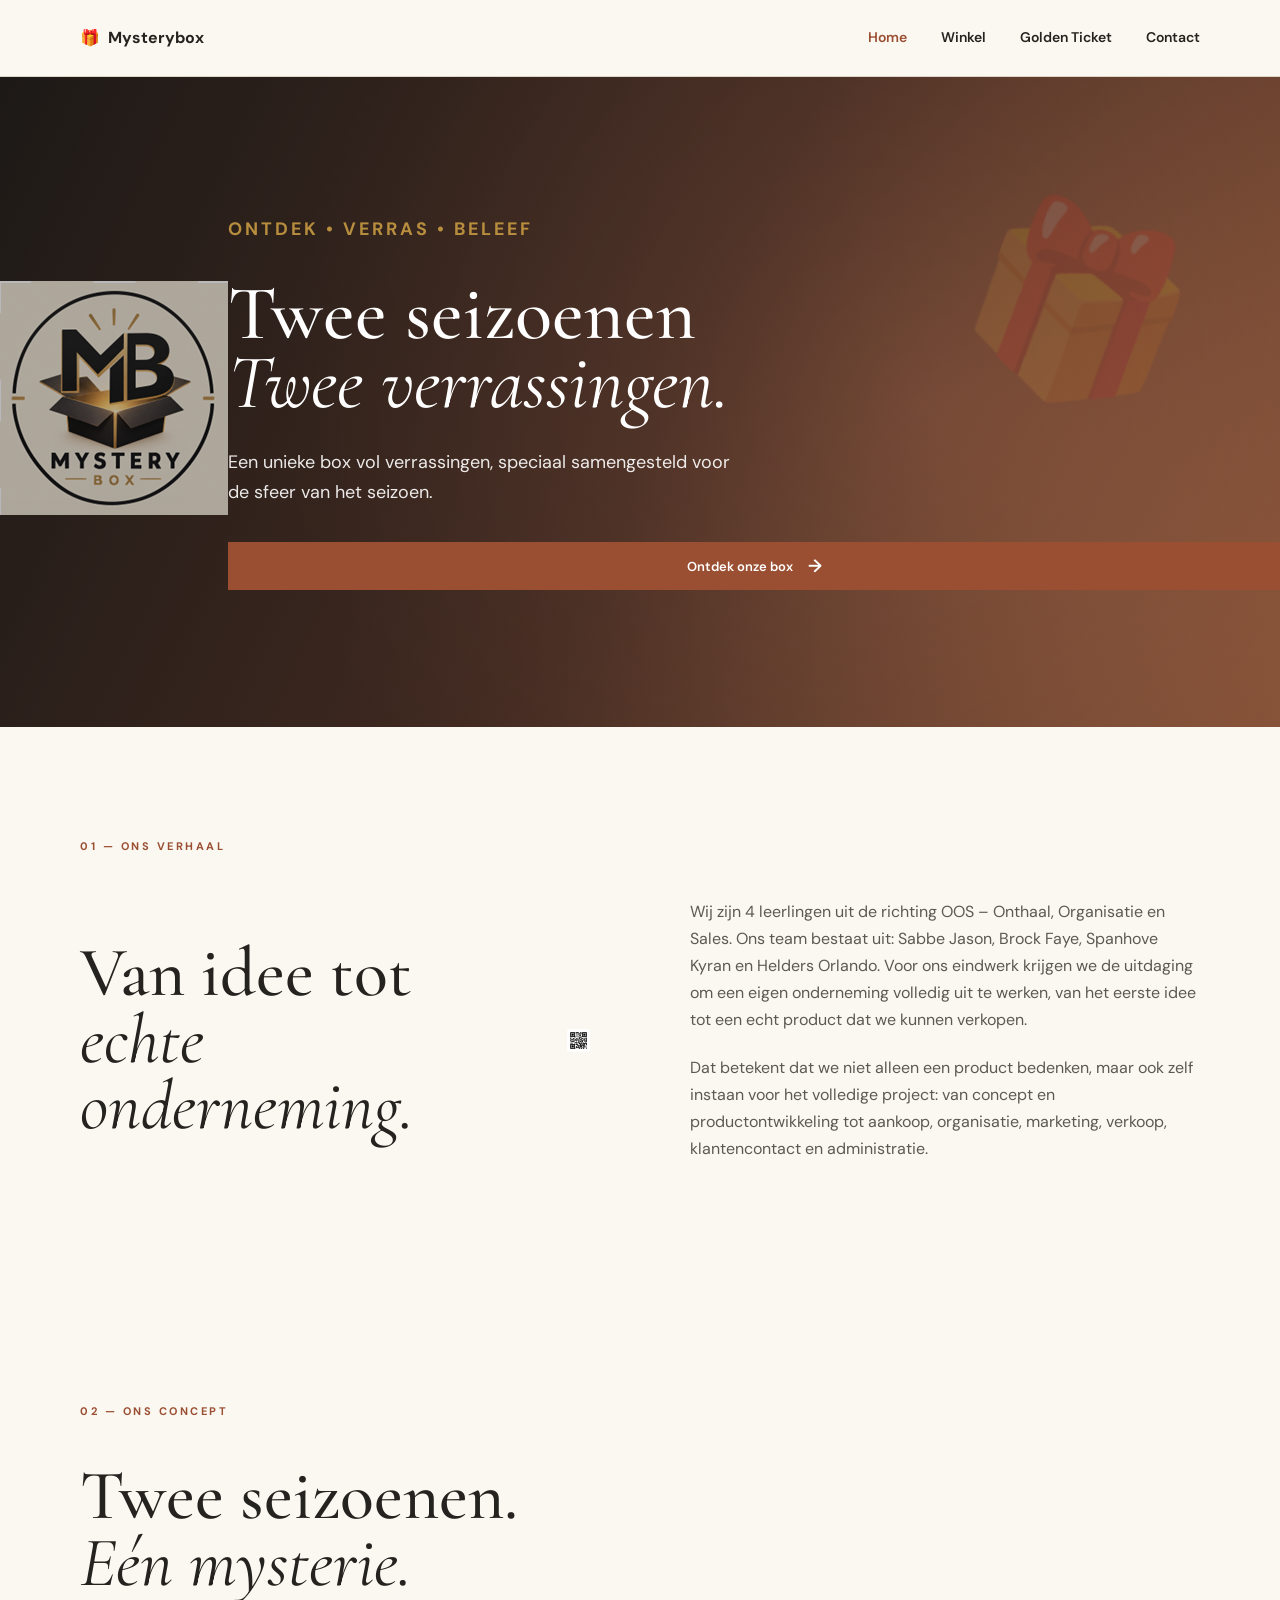
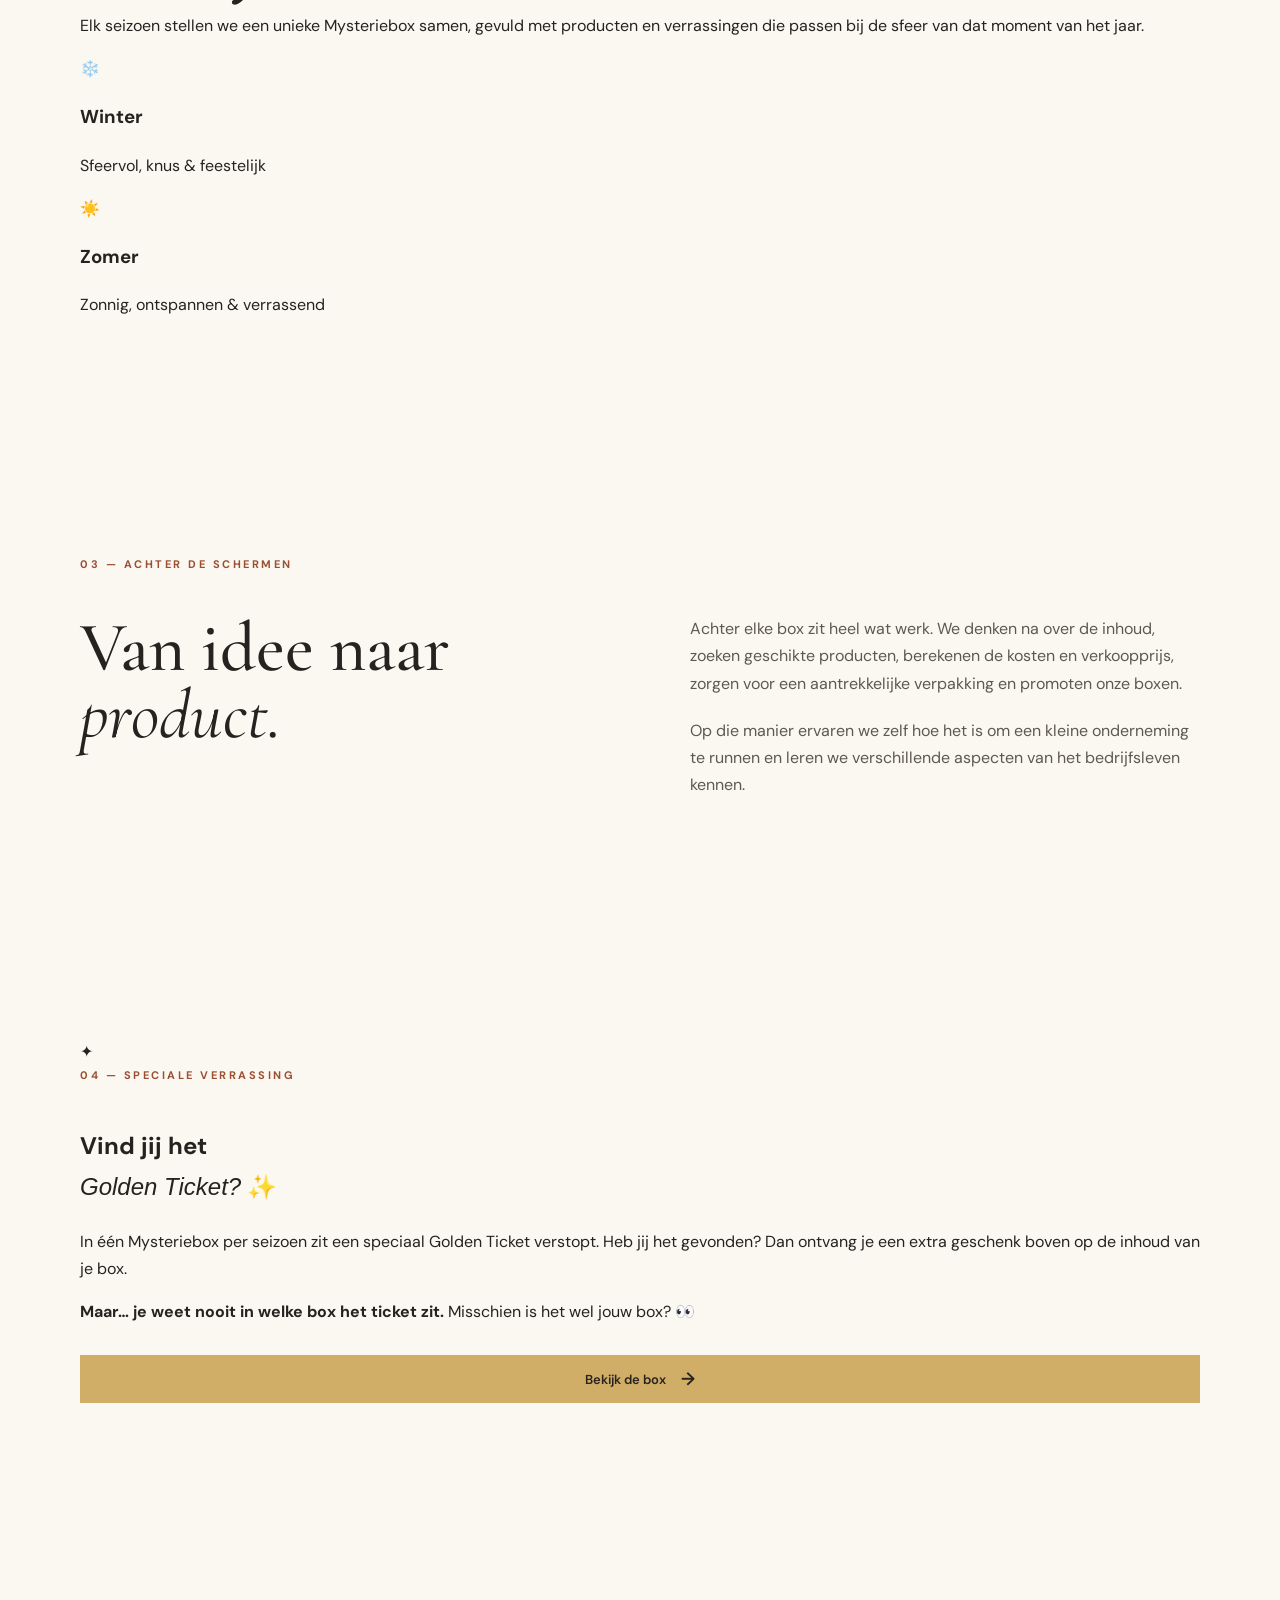
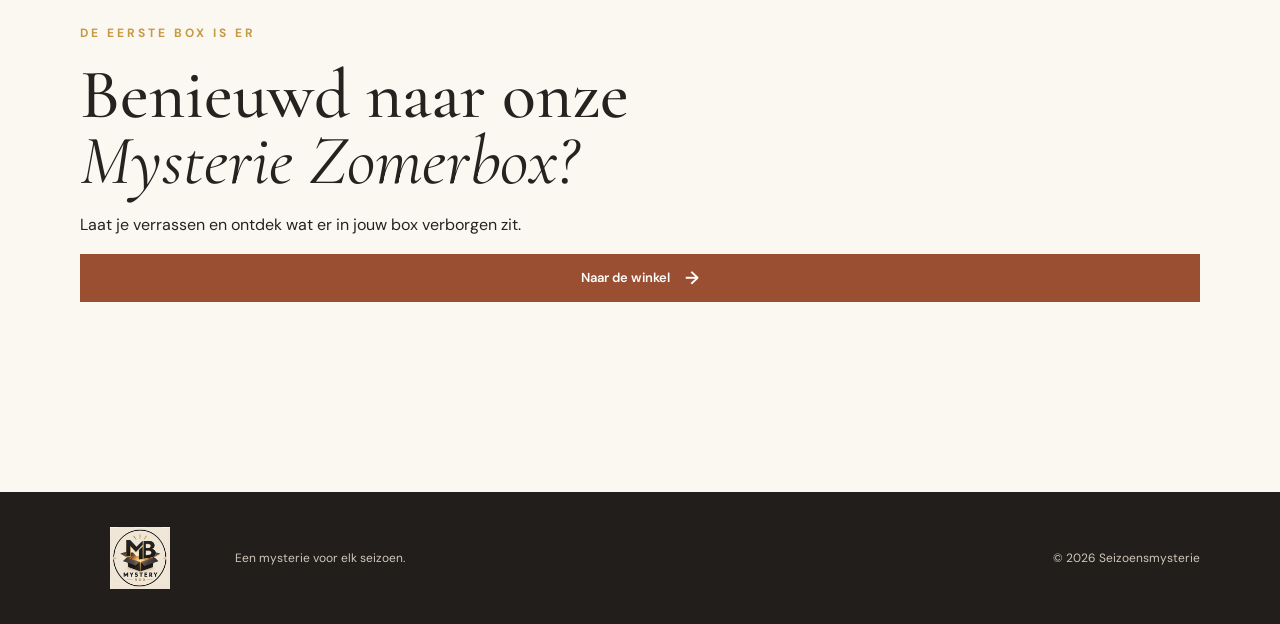
==== commit dd095020: "Update index.html" ====
--- a/index.html
+++ b/index.html
@@ -39,8 +39,8 @@
       <p class="eyebrow">ONTDEK • VERRAS • BELEEF</p>
 
       <h1>
-        Vier seizoenen<br>
-        <em>Vier verrassingen.</em>
+        Twee seizoenen<br>
+        <em>Twee verrassingen.</em>
       </h1>
 
       <p>
@@ -104,7 +104,7 @@
       <div class="concept-head">
 
         <h2>
-          Vier seizoenen.<br>
+          Twee seizoenen.<br>
           <em>Eén mysterie.</em>
         </h2>
 
@@ -117,12 +117,6 @@
       </div>
 
       <div class="season-grid">
-
-        <article class="season autumn">
-          <span>🍂</span>
-          <h3>Herfst</h3>
-          <p>Gezellig, warm & verrassend</p>
-        </article>
 
         <article class="season winter">
           <span>❄️</span>
@@ -130,12 +124,6 @@
           <p>Sfeervol, knus & feestelijk</p>
         </article>
 
-        <article class="season spring">
-          <span>🌷</span>
-          <h3>Lente</h3>
-          <p>Fris, kleurrijk & vrolijk</p>
-        </article>
-
         <article class="season summer">
           <span>☀️</span>
           <h3>Zomer</h3>
@@ -232,7 +220,7 @@
 
     <h2>
       Benieuwd naar onze<br>
-      <em>Mysterie Herfstbox?</em>
+      <em>Mysterie Zomerbox?</em>
     </h2>
 
     <p>
--- a/style.css
+++ b/style.css
@@ -526,14 +526,40 @@
   margin-bottom: 25px;
 }
 
+/* QR-code bij ons verhaal */
+
+.story-title {
+  display: flex;
+  align-items: center;
+  gap: 25px;
+}
+
+.story-title h2 {
+  margin: 0;
+}
+
 .qr-code {
-  display: block;
-  width: 180px;
-  height: 180px;
+  width: 23px;
+  height: 23px;
   object-fit: contain;
-  margin: 0 auto;
-  padding: 10px;
+  padding: 2px;
   background: #fff;
-  border-radius: 12px;
-  box-shadow: 0 8px 25px rgba(0, 0, 0, 0.12);
-}
+  border-radius: 3px;
+  flex-shrink: 0;
+}
+
+/* Mobiele versie */
+
+@media (max-width: 700px) {
+
+  .story-title {
+    align-items: flex-start;
+    gap: 15px;
+  }
+
+  .qr-code {
+    width: 70px;
+    height: 70px;
+  }
+
+}
